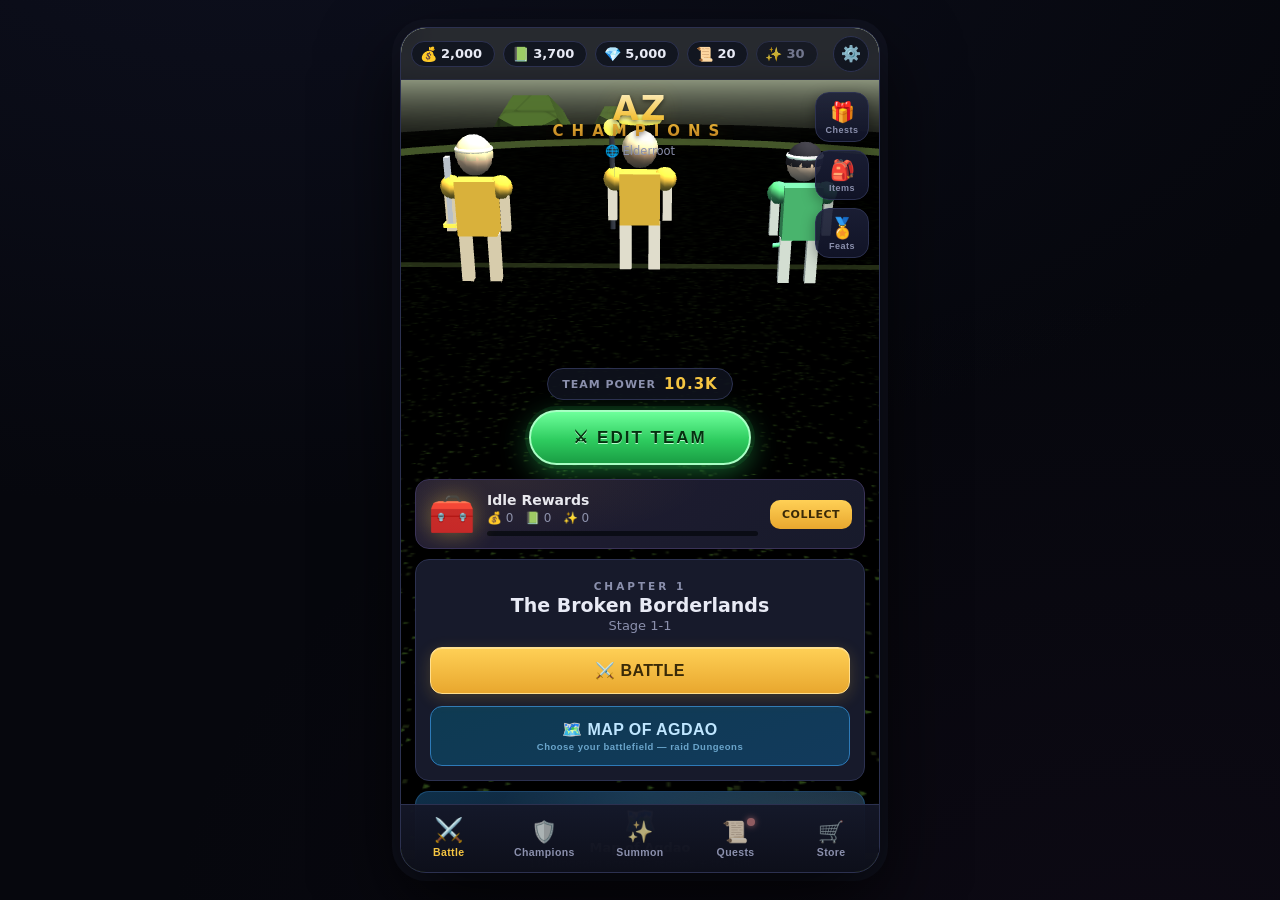
==== index.html @ 90535aef "Remove '3D idle RPG' tagline and descriptions" ====
<!DOCTYPE html>
<html lang="en">
<head>
<meta charset="UTF-8">
<meta name="viewport" content="width=device-width, initial-scale=1.0, maximum-scale=1.0, user-scalable=no, viewport-fit=cover">
<meta name="theme-color" content="#0d0f1a">
<title>AZ Champions by Aljay Leodones</title>
<meta name="description" content="AZ Champions by Aljay Leodones">
<link rel="icon" href="data:image/svg+xml,<svg xmlns='http://www.w3.org/2000/svg' viewBox='0 0 100 100'><text y='.9em' font-size='90'>⚔️</text></svg>">
<!-- BUILD STAMP: 2026-07-03g — DIRECT BOOT: straight into gameplay, no intro, no main menu -->
<!-- ============================================================
     CRITICAL INLINE STYLES — the boot splash must paint instantly,
     before ANY external file (CSS or JS) loads. This is what kills
     the "black screen at start" on slow phones: the very first
     HTML paint already shows the studio splash + loading bar.
     ============================================================ -->
<style>
  html, body { height: 100%; margin: 0; padding: 0; background: #06070d; }
  #boot-splash {
    position: fixed; top: 0; left: 0; right: 0; bottom: 0;
    z-index: 99999;
    background: radial-gradient(circle at 50% 40%, #15182e 0%, #06070d 80%);
    display: flex;
    flex-direction: column;
    align-items: center;
    justify-content: center;
    font-family: 'Segoe UI', system-ui, -apple-system, sans-serif;
    color: #e8eaf5;
    transition: opacity 0.5s ease-out;
    cursor: pointer;
    user-select: none;
    -webkit-tap-highlight-color: transparent;
  }
  #boot-splash.bs-out { opacity: 0; pointer-events: none; }
  
  #boot-splash .bs-inner {
    text-align: center;
    width: 100%;
    max-width: 320px;
    display: flex;
    flex-direction: column;
    align-items: center;
    gap: 16px;
  }
  
  #boot-splash .bs-logo-container {
    position: relative;
    width: 120px;
    height: 120px;
    margin-bottom: 8px;
    display: flex;
    align-items: center;
    justify-content: center;
  }
  
  #boot-splash .bs-logo-bg {
    position: absolute;
    width: 100px;
    height: 100px;
    background: radial-gradient(circle, rgba(245, 197, 66, 0.2) 0%, transparent 70%);
    filter: blur(10px);
  }

  #boot-splash .bs-presenter {
    font-size: 11px;
    font-weight: 800;
    letter-spacing: 4px;
    color: #8b90ad;
    text-transform: uppercase;
  }
  
  #boot-splash .bs-title {
    font-size: 32px;
    font-weight: 900;
    letter-spacing: 6px;
    margin-top: 4px;
    color: #f5c542;
    background: linear-gradient(180deg, #ffffff, #f5c542 60%, #b8791e);
    -webkit-background-clip: text;
    background-clip: text;
    -webkit-text-fill-color: transparent;
    text-shadow: 0 4px 10px rgba(0, 0, 0, 0.5);
  }
  
  #boot-splash .bs-title span {
    color: #fff;
  }

  #boot-splash .bs-track {
    width: 240px;
    height: 6px;
    background: #171a2b;
    border-radius: 3px;
    overflow: hidden;
    margin-top: 15px;
    border: 1px solid rgba(255, 255, 255, 0.05);
  }
  
  #boot-splash .bs-bar {
    height: 100%;
    width: 0%;
    background: linear-gradient(90deg, #f5c542, #ff8c3a);
    box-shadow: 0 0 8px rgba(245, 197, 66, 0.5);
    transition: width 0.1s ease;
  }
  
  #boot-splash .bs-status {
    font-size: 10px;
    font-weight: 700;
    letter-spacing: 2px;
    color: #8b90ad;
    text-transform: uppercase;
    min-height: 14px;
  }
  
  #boot-splash noscript { display: block; margin-top: 18px; color: #ff8f8f; font-size: 13px; }
</style>

<!-- ============================================================
     EARLY BOOT GUARD — registered BEFORE any game script so that a
     parse/load error in ANY later file shows a readable overlay
     instead of a dead black screen. Also provides safeStorage and
     the loading-progress tick used by the splash.
     ============================================================ -->
<script>
(function() {
  /* ---- build id: single source of truth, shown on the Main Menu so a
     stale cached/installed build is identifiable from a screenshot ---- */
  window.AZ_BUILD = '20260703g';

  /* ---- safeStorage: localStorage with in-memory fallback ---- */
  var memStore = {};
  window.safeStorage = {
    getItem: function(key) {
      try { return window.localStorage.getItem(key); }
      catch (e) { return memStore.hasOwnProperty(key) ? memStore[key] : null; }
    },
    setItem: function(key, val) {
      try { window.localStorage.setItem(key, val); }
      catch (e) { memStore[key] = String(val); }
    },
    removeItem: function(key) {
      try { window.localStorage.removeItem(key); }
      catch (e) { delete memStore[key]; }
    },
    clear: function() {
      try { window.localStorage.clear(); }
      catch (e) { for (var k in memStore) delete memStore[k]; }
    }
  };

  /* ---- readable fatal-error overlay (works with zero CSS) ---- */
  window.__bootShowError = function(msg) {
    try {
      if (document.getElementById('boot-error-overlay')) return;
      var el = document.createElement('div');
      el.id = 'boot-error-overlay';
      el.style.cssText = 'position:fixed;top:0;left:0;right:0;bottom:0;z-index:100000;display:-webkit-flex;display:flex;-webkit-align-items:center;align-items:center;-webkit-justify-content:center;justify-content:center;background:rgba(5,6,11,0.97);padding:24px;color:#fff;font-family:sans-serif;';
      el.innerHTML =
        '<div style="max-width:380px;text-align:center;background:#171a2b;border:1px solid #2c3150;border-radius:18px;padding:26px 22px;">' +
        '<div style="font-size:20px;font-weight:900;color:#f5c542;margin-bottom:10px;letter-spacing:2px;">⚠️ AZ CHAMPIONS</div>' +
        '<p style="font-size:14px;color:#e8eaf5;margin-bottom:12px;line-height:1.5;">Something went wrong while starting the game.</p>' +
        '<code style="display:block;background:#0a0c15;color:#ff8f8f;font-size:11.5px;border-radius:8px;padding:10px;margin-bottom:16px;word-break:break-word;white-space:normal;font-family:monospace;text-align:left;max-height:120px;overflow-y:auto;">' + String(msg).slice(0, 300).replace(/</g, '&lt;') + '</code>' +
        '<button style="background:#e8a72e;color:#3a2a08;border:none;border-radius:12px;padding:12px 22px;font-weight:900;font-size:14px;cursor:pointer;letter-spacing:1px;" onclick="location.reload()">↻ RESTART GAME</button>' +
        '</div>';
      (document.body || document.documentElement).appendChild(el);
      var splash = document.getElementById('boot-splash');
      if (splash) splash.style.display = 'none';
    } catch (e) { /* nothing more we can do */ }
  };
  window.__bootReady = false;
  window.addEventListener('error', function(e) {
    if (window.__bootReady) return; /* after boot, main.js owns error UX */
    if (e.target && e.target.src) { window.__bootFail(e.target.src); return; }
    window.__bootShowError(e.message || 'Unknown startup error');
  }, true);
  window.addEventListener('unhandledrejection', function(e) {
    if (window.__bootReady) return;
    window.__bootShowError((e.reason && e.reason.message) || 'Unknown startup error');
  });

  /* ---- splash progress ticks (called after each script parses) ---- */
  var STEPS = 8, step = 0;
  window.__bootTick = function(label) {
    step++;
    try {
      var bar = document.getElementById('bs-bar');
      var st = document.getElementById('bs-status');
      if (bar) bar.style.width = Math.min(100, Math.round(step / STEPS * 100)) + '%';
      if (st) st.textContent = label ? label.toUpperCase() : '';
    } catch (e) {}
  };
  /* ---- script-load failure: self-heal before giving up ----
     A failed script usually means the page came from browser cache
     while the game server restarted (or a Wi-Fi blip). If the server
     answers, ONE automatic fresh reload fixes it without bothering
     the player. Only a genuinely unreachable server shows the error. */
  window.__bootFail = function(src) {
    var msg = 'Could not load ' + src + '. If you started the game with PLAY.cmd, ' +
              'make sure its black window is still open, then press RESTART GAME.';
    var retried = false;
    try { retried = sessionStorage.getItem('az_boot_retry') === '1'; } catch (e) { retried = true; }
    if (!retried && window.fetch && location.protocol !== 'file:') {
      try { sessionStorage.setItem('az_boot_retry', '1'); } catch (e) {}
      fetch(location.pathname || './', { cache: 'no-store' })
        .then(function(r) {
          if (r.ok) { location.reload(); }
          else { window.__bootShowError(msg); }
        })
        .catch(function() { window.__bootShowError(msg); });
      return;
    }
    window.__bootShowError(msg);
  };
})();
</script>

<link rel="stylesheet" href="css/style.css?v=20260703g">
</head>
<body>
  <!-- HTML-first boot splash: paints before any external file loads.
       Tap anywhere to skip once the game is ready. -->
  <div id="boot-splash">
    <div class="bs-inner">
      <div class="bs-logo-container">
        <div class="bs-logo-bg"></div>
        <svg width="110" height="110" viewBox="0 0 120 120">
          <defs>
            <linearGradient id="bsGrad" x1="0%" y1="0%" x2="100%" y2="100%">
              <stop offset="0%" stop-color="#f5c542"/>
              <stop offset="100%" stop-color="#ff8c3a"/>
            </linearGradient>
          </defs>
          <polygon points="60,10 103.3,35 103.3,85 60,110 16.7,85 16.7,35" fill="url(#bsGrad)" opacity="0.3"/>
          <polygon points="60,10 103.3,35 103.3,85 60,110 16.7,85 16.7,35" fill="none" stroke="#f5c542" stroke-width="3" stroke-linejoin="round"/>
          <polygon points="60,30 85.98,75 34.02,75" fill="url(#bsGrad)" opacity="0.95"/>
          <polygon points="60,30 85.98,75 34.02,75" fill="none" stroke="#7cf5ff" stroke-width="2.5" stroke-linejoin="round"/>
        </svg>
      </div>
      <div class="bs-presenter">ALJAY L GAMES</div>
      <div class="bs-title">AZ <span>CHAMPIONS</span></div>
      
      <div class="bs-track">
        <div class="bs-bar" id="bs-bar"></div>
      </div>
      <div class="bs-status" id="bs-status">LOADING GAME...</div>
      <noscript>JavaScript is disabled — AZ Champions needs it to run. Please enable JavaScript and reload.</noscript>
    </div>
  </div>

  <div id="app">
    <div id="game-frame">
      <canvas id="battle-canvas"></canvas>
      <div id="crit-flash" class="crit-screen-flash"></div>
      <div id="radial-blur" class="radial-blur-flash"></div>
      <div id="fx-overlay"></div>
      <div id="screens"></div>
      <header id="topbar"></header>
      <nav id="bottomnav"></nav>
      <div id="toasts"></div>
      <div id="modal-root"></div>
      <div id="summon-cinema"></div>
      <div id="vs-screen"></div>
    </div>
  </div>

  <script src="js/lib/three.min.js?v=20260703g" onerror="__bootFail('js/lib/three.min.js')"></script>
  <script>__bootTick('3D engine');</script>
  <script src="js/data.js?v=20260703g" onerror="__bootFail('js/data.js')"></script>
  <script>__bootTick('Champions & realms');</script>
  <script src="js/state.js?v=20260703g" onerror="__bootFail('js/state.js')"></script>
  <script>__bootTick('Save system');</script>
  <script src="js/audio.js?v=20260703g" onerror="__bootFail('js/audio.js')"></script>
  <script>__bootTick('Audio');</script>
  <script src="js/combat.js?v=20260703g" onerror="__bootFail('js/combat.js')"></script>
  <script>__bootTick('Combat engine');</script>
  <script src="js/battle3d.js?v=20260703g" onerror="__bootFail('js/battle3d.js')"></script>
  <script>__bootTick('Battle renderer');</script>
  <script src="js/store.js?v=20260703g" onerror="__bootFail('js/store.js')"></script>
  <script>__bootTick('Store');</script>
  <script src="js/ui.js?v=20260703g" onerror="__bootFail('js/ui.js')"></script>
  <script>__bootTick('Interface');</script>
  <script src="js/main.js?v=20260703g" onerror="__bootFail('js/main.js')"></script>
</body>
</html>
---- css/style.css ----
/* ============================================================
   AZ CHAMPIONS — Visual Theme
   ============================================================ */
:root {
  --bg: #0d0f1a;
  --panel: #171a2b;
  --panel2: #1e2237;
  --edge: #2c3150;
  --text: #e8eaf5;
  --dim: #8b90ad;
  --gold: #f5c542;
  --gold2: #ffb14d;
  --danger: #ff5e6e;
  --good: #52c97a;
  --blue: #38b6ff;
  --radius: 14px;
}

* { margin: 0; padding: 0; box-sizing: border-box; -webkit-tap-highlight-color: transparent; }
html, body {
  height: 100%;
  width: 100%;
  margin: 0;
  padding: 0;
}
body {
  background: #06070d;
  color: var(--text);
  font-family: 'Segoe UI', system-ui, -apple-system, sans-serif;
  overflow: hidden;
  user-select: none;
  /* mobile: no double-tap zoom, no pull-to-refresh, no rubber-banding */
  touch-action: manipulation;
  overscroll-behavior: none;
}

#app {
  width: 100%;
  height: 100%;
  height: 100dvh;
  display: flex; align-items: center; justify-content: center;
  background:
    radial-gradient(1200px 600px at 20% -10%, #1a1f3d55, transparent),
    radial-gradient(1000px 700px at 90% 110%, #3a1a4222, transparent),
    #06070d;
}
#game-frame {
  position: relative;
  /* plain fallbacks first — old WebViews that don't know min() would
     otherwise collapse the frame to 0×0 (a literal black screen) */
  width: 100%;
  max-width: 480px;
  height: 100%;
  max-height: 960px;
  width: min(100vw, 480px);
  height: min(100vh, 960px);
  background: var(--bg);
  overflow: hidden;
}
@media (min-width: 520px) and (min-height: 700px) {
  #game-frame {
    border-radius: 26px;
    border: 1px solid #2c3150;
    box-shadow: 0 30px 80px #000c, 0 0 0 8px #10121f;
    height: min(94vh, 960px);
  }
}

/* ---------------- canvas & overlay ----------------
   top/left/right/bottom fallbacks first: WebViews older than
   Chrome 87 don't know `inset` and would collapse these layers. */
#battle-canvas {
  position: absolute;
  top: 0; left: 0; right: 0; bottom: 0;
  inset: 0;
  width: 100%; height: 100%;
  display: none;
}
body.canvas-show #battle-canvas { display: block; }
#fx-overlay {
  position: absolute;
  top: 0; left: 0; right: 0; bottom: 0;
  inset: 0;
  pointer-events: none;
  overflow: hidden;
  z-index: 5;
  display: none;
}
body.in-battle #fx-overlay { display: block; }

/* ---------------- top bar ---------------- */
#topbar {
  position: absolute; top: 0; left: 0; right: 0;
  height: 52px;
  height: calc(52px + env(safe-area-inset-top, 0px));
  display: flex; align-items: center; gap: 8px;
  padding: 0 10px;
  padding-top: env(safe-area-inset-top, 0px);
  background: rgba(13, 15, 26, 0.85);
  backdrop-filter: blur(12px);
  -webkit-backdrop-filter: blur(12px);
  border-bottom: 1px solid rgba(44, 49, 80, 0.5);
  z-index: 20;
}
body.in-battle #topbar { display: none; }
.res {
  display: flex; align-items: center; gap: 4px;
  background: #10131fdd;
  border: 1px solid var(--edge);
  border-radius: 999px;
  padding: 4px 12px 4px 8px;
  font-size: 13px; font-weight: 600;
}
.res.dim { opacity: .75; }
.res-ico { font-size: 14px; }
.iconbtn {
  margin-left: auto;
  background: #10131fdd; border: 1px solid var(--edge); color: var(--text);
  width: 36px; height: 36px; border-radius: 50%;
  font-size: 16px; cursor: pointer;
}

/* Mobile topbar responsive sizing */
@media (max-width: 480px) {
  #topbar {
    gap: 4px;
    padding: 0 6px;
  }
  .res {
    padding: 3px 6px 3px 4px;
    font-size: 11px;
    gap: 3px;
  }
  .res-ico {
    font-size: 12px;
  }
  .iconbtn {
    width: 32px;
    height: 32px;
    font-size: 14px;
  }
}

/* ---------------- screens ---------------- */
#screens {
  position: absolute;
  top: 0; left: 0; right: 0; bottom: 0;
  inset: 0;
  z-index: 10;
}
.screen {
  position: absolute;
  top: 0; left: 0; right: 0; bottom: 0;
  inset: 0;
  overflow-y: auto; overflow-x: hidden;
  padding: 60px 14px 92px;
  padding-top: calc(60px + env(safe-area-inset-top, 0px));
  padding-bottom: calc(92px + env(safe-area-inset-bottom, 0px));
  scrollbar-width: thin; scrollbar-color: var(--edge) transparent;
  -webkit-overflow-scrolling: touch;
}
.screen::-webkit-scrollbar { width: 4px; }
.screen::-webkit-scrollbar-thumb { background: var(--edge); border-radius: 2px; }

.screen-home, .screen-herodetail { background: transparent; pointer-events: none; }
.screen-home > *, .screen-herodetail > * { pointer-events: auto; }
.screen-battle { background: transparent; pointer-events: none; padding: 0; overflow: hidden; }
.screen-battle > * { pointer-events: auto; }
.screen-heroes, .screen-summon, .screen-quests, .screen-store, .screen-formation,
.screen-tower, .screen-arena, .screen-settings,
.screen-inventory, .screen-achievements {
  background:
    radial-gradient(600px 300px at 50% -80px, #232a4d66, transparent),
    var(--bg);
}

/* ---------------- bottom nav ---------------- */
#bottomnav {
  position: absolute; bottom: 0; left: 0; right: 0;
  height: 68px;
  height: calc(68px + env(safe-area-inset-bottom, 0px));
  display: flex;
  padding-bottom: env(safe-area-inset-bottom, 0px);
  background: linear-gradient(#141728f2, #0d0f1a);
  border-top: 1px solid var(--edge);
  z-index: 20;
}
body.in-battle #bottomnav { display: none; }
.nav-tab {
  flex: 1;
  background: none; border: none; color: var(--dim);
  display: flex; flex-direction: column; align-items: center; justify-content: center; gap: 2px;
  font-size: 10.5px; font-weight: 600; letter-spacing: .4px;
  cursor: pointer; position: relative;
  transition: color .15s;
}
.nav-tab .nav-ico { font-size: 21px; position: relative; filter: grayscale(.6) brightness(.8); transition: all .15s; }
.nav-tab.active { color: var(--gold); }
.nav-tab.active .nav-ico { filter: none; transform: translateY(-2px) scale(1.12); }
.nbadge {
  position: absolute; top: -2px; right: -6px;
  width: 8px; height: 8px; border-radius: 50%;
  background: var(--danger);
  box-shadow: 0 0 6px var(--danger);
}

/* ---------------- shared bits ---------------- */
.pagehead {
  display: flex; align-items: center; gap: 10px;
  margin-bottom: 12px;
}
.pagehead h2 { font-size: 20px; letter-spacing: .5px; }
.pagehead h2 small { color: var(--dim); font-size: 12px; font-weight: 500; margin-left: 4px; }
.pagehead .count { color: var(--dim); font-size: 13px; font-weight: 500; }
.pagehead.over3d { text-shadow: 0 2px 8px #000; }
.qpoints { margin-left: auto; font-weight: 700; color: var(--gold); }

.backbtn {
  background: #10131fdd; border: 1px solid var(--edge); color: var(--text);
  width: 34px; height: 34px; border-radius: 10px;
  font-size: 18px; cursor: pointer; flex-shrink: 0;
}

.btn {
  background: linear-gradient(#262b47, #1c2038);
  border: 1px solid var(--edge);
  color: var(--text);
  padding: 10px 18px;
  border-radius: 12px;
  font-weight: 700; font-size: 14px; letter-spacing: .4px;
  cursor: pointer;
  display: inline-flex; flex-direction: column; align-items: center; gap: 1px;
  transition: transform .08s, filter .12s;
}
.btn:active { transform: scale(.96); }
.btn small { font-size: 10.5px; font-weight: 600; opacity: .85; }
.btn.big { padding: 13px 26px; font-size: 16px; width: 100%; }
.btn.gold {
  background: linear-gradient(#ffd056, #e8a72e);
  border-color: #ffdf8f; color: #3a2a08;
  box-shadow: 0 4px 16px #f5c54233, inset 0 1px 0 #fff5;
}
.btn.gold small { opacity: .8; }
.btn.disabled { opacity: .45; pointer-events: none; }
.btn.danger { background: linear-gradient(#5c2431, #451a24); border-color: #7e3040; color: #ffb9c2; }
.btn.center-block { display: flex; margin: 12px auto; }
.btn.paypal { background: linear-gradient(#ffc439, #f5b52a); color: #10287a; border-color: #ffe08f; flex-direction: row; gap: 4px; }
.btn.paypal b { color: #003087; } .btn.paypal i { color: #009cde; font-style: italic; }

.mini {
  background: #262b47; border: 1px solid var(--edge); color: var(--text);
  padding: 5px 10px; border-radius: 8px;
  font-size: 11px; font-weight: 700; cursor: pointer;
  display: inline-flex; align-items: center; gap: 4px;
}
.mini.gold { background: linear-gradient(#ffd056, #e8a72e); color: #3a2a08; border-color: #ffdf8f; }
.mini.danger { background: #451a24; border-color: #7e3040; color: #ffb9c2; }
.mini.disabled { opacity: .45; pointer-events: none; }
.mini small { font-size: 9px; opacity: .8; }

.pill {
  background: #10131fcc; border: 1px solid var(--edge); color: var(--dim);
  padding: 6px 12px; border-radius: 999px;
  font-size: 12px; font-weight: 800; cursor: pointer;
}
.pill.on { color: var(--gold); border-color: var(--gold); box-shadow: 0 0 10px #f5c54244; }

.chip {
  display: inline-flex; align-items: center; gap: 3px;
  background: #10131f; border: 1px solid var(--c, var(--edge));
  color: var(--c, var(--text));
  border-radius: 999px; padding: 2px 9px;
  font-size: 11px; font-weight: 700;
}
.chip.dim { color: var(--dim); }
.stars { font-size: 12px; letter-spacing: 1px; text-shadow: 0 0 6px currentColor; }
.dim { color: var(--dim); }
.center { text-align: center; }
.pad { padding: 18px; }
.hint { color: var(--dim); font-size: 12px; line-height: 1.5; margin: 10px 2px; }
.hint a { color: var(--gold); cursor: pointer; text-decoration: underline; }

.tabs { display: flex; gap: 6px; margin-bottom: 12px; }
.tab {
  flex: 1; background: var(--panel); border: 1px solid var(--edge); color: var(--dim);
  padding: 9px; border-radius: 10px; font-weight: 700; font-size: 12.5px; cursor: pointer;
}
.tab.on { color: var(--gold); border-color: var(--gold); background: #211d15; }

.input {
  width: 100%; background: #0a0c15; border: 1px solid var(--edge); color: var(--text);
  border-radius: 10px; padding: 10px 12px; font-size: 14px; margin: 8px 0;
  font-family: inherit; resize: vertical;
}
.input:focus { outline: none; border-color: var(--gold); }

/* ---------------- home ---------------- */
.home-top { text-align: center; }
.logo {
  font-size: 34px; font-weight: 900; letter-spacing: 2px;
  background: linear-gradient(180deg, #fff6d8, var(--gold) 55%, #b8791e);
  -webkit-background-clip: text; background-clip: text; color: transparent;
  text-shadow: 0 4px 24px #f5c54233;
  filter: drop-shadow(0 2px 2px #0008);
}
.logo span { font-size: 15px; letter-spacing: 8px; display: block; margin-top: -6px; }
.logo.small { font-size: 22px; } .logo.small span { font-size: 9px; letter-spacing: 5px; }
.server { color: var(--dim); font-size: 11.5px; margin-top: 4px; }
.badge-founder {
  background: linear-gradient(#ffd056, #e8a72e); color: #3a2a08;
  font-size: 9px; font-weight: 900; letter-spacing: 1px;
  border-radius: 4px; padding: 1px 6px; margin-left: 4px;
}
.diorama-spacer { height: 210px; }
.team-power {
  display: inline-flex; align-items: center; gap: 8px;
  background: #10131fd8; border: 1px solid var(--edge);
  border-radius: 999px; padding: 6px 14px;
  font-size: 11px; letter-spacing: 1px; color: var(--dim); font-weight: 700;
}
.team-power b { color: var(--gold); font-size: 15px; }
.team-power.center { display: flex; justify-content: center; margin: 10px auto; width: fit-content; }

.home-cards { margin-top: 14px; display: flex; flex-direction: column; gap: 10px; }

.idle-chest {
  display: flex; align-items: center; gap: 12px;
  background: linear-gradient(135deg, #221d33, #171a2b);
  border: 1px solid #3a3358;
  border-radius: var(--radius);
  padding: 12px; cursor: pointer;
  position: relative; overflow: hidden;
}
.idle-chest::after {
  content: ''; position: absolute; inset: 0;
  background: radial-gradient(200px 60px at 20% 0%, #f5c54211, transparent);
}
.chest-ico { font-size: 38px; filter: drop-shadow(0 0 12px #f5c54277); animation: chestpulse 2.4s infinite; }
@keyframes chestpulse { 50% { transform: scale(1.07) rotate(-3deg); } }
.chest-info { flex: 1; }
.chest-title { font-weight: 800; font-size: 14px; }
.fullcap { color: var(--gold); font-size: 11px; animation: blink 1.2s infinite; }
@keyframes blink { 50% { opacity: .4; } }
.chest-rates { color: var(--dim); font-size: 12px; margin: 3px 0 6px; }
.chest-bar { height: 5px; background: #0a0c15; border-radius: 3px; overflow: hidden; }
.chest-bar > div { height: 100%; background: linear-gradient(90deg, var(--gold), var(--gold2)); border-radius: 3px; transition: width 1s linear; }
.chest-btn {
  background: linear-gradient(#ffd056, #e8a72e); color: #3a2a08;
  font-size: 11px; font-weight: 900; letter-spacing: .5px;
  padding: 8px 12px; border-radius: 10px;
}

.stage-card {
  background: var(--panel); border: 1px solid var(--edge);
  border-radius: var(--radius); padding: 14px;
  display: flex; flex-direction: column; gap: 12px;
}
.stage-env { text-align: center; padding: 6px 0 2px; }
.stage-ch { font-size: 10.5px; letter-spacing: 3px; color: var(--dim); font-weight: 800; }
.stage-name { font-size: 19px; font-weight: 800; margin: 2px 0; }
.stage-num { font-size: 13px; color: var(--dim); }
.bosstag { color: var(--danger); letter-spacing: 1px; }
.elitetag { color: var(--gold2); letter-spacing: 1px; }

.mode-row { display: flex; gap: 10px; }
.mode-grid {
  display: grid;
  grid-template-columns: repeat(2, 1fr);
  gap: 10px;
}
.mode-card {
  flex: 1; background: var(--panel); border: 1px solid var(--edge);
  border-radius: var(--radius); padding: 14px 10px;
  text-align: center; cursor: pointer;
  transition: border-color .15s;
}
.mode-card:active { border-color: var(--gold); }
.mode-ico { font-size: 26px; }
.mode-name { font-weight: 800; font-size: 13px; margin-top: 4px; }
.mode-sub { color: var(--dim); font-size: 11px; margin-top: 2px; }

/* ---------------- roster / hero cards ---------------- */
.roster-grid {
  display: grid; grid-template-columns: repeat(3, 1fr); gap: 9px;
}
.hero-card {
  position: relative;
  background: var(--panel); border: 1px solid var(--edge);
  border-radius: 12px; overflow: hidden; cursor: pointer;
  aspect-ratio: 5/6.4;
  transition: transform .1s, border-color .15s;
}
.hero-card:active { transform: scale(.96); }
.hero-card img { width: 100%; height: 74%; object-fit: cover; object-position: top; background: radial-gradient(circle at 50% 30%, #2c3150, #171a2b); }
.hero-card .hc-name {
  position: absolute; bottom: 16px; left: 0; right: 0;
  text-align: center; font-size: 11.5px; font-weight: 800;
  text-shadow: 0 1px 3px #000;
}
.hero-card .hc-lv { position: absolute; bottom: 3px; left: 0; right: 0; text-align: center; font-size: 11.5px; color: var(--dim); }
.hero-card .hc-power {
  position: absolute; top: 4px; left: 4px;
  background: #0009; border-radius: 6px; padding: 1px 6px;
  font-size: 11px; font-weight: 800; color: var(--gold);
}
.hero-card .hc-stars { position: absolute; top: 4px; right: 5px; font-size: 9px; }
.hero-card .hc-faction {
  position: absolute; bottom: 34px; right: 5px;
  background: #000a; border: 1px solid var(--c); border-radius: 50%;
  width: 20px; height: 20px; font-size: 11px;
  display: flex; align-items: center; justify-content: center;
}
.hero-card .asc-dot {
  position: absolute; top: 26px; left: 4px;
  color: #3a2a08; background: var(--gold); border-radius: 6px;
  font-size: 9px; font-weight: 900; padding: 1px 5px;
  animation: blink 1.4s infinite;
}
.hero-card.locked img { filter: grayscale(1) brightness(.45); }
.hero-card.locked .hc-name { color: var(--dim); }
.hc-lock { position: absolute; top: 40%; left: 0; right: 0; text-align: center; font-size: 13px; font-weight: 700; }
.hero-card.selected { border-color: var(--gold); box-shadow: 0 0 12px #f5c54255; }
.hc-check {
  position: absolute; top: 4px; right: 4px;
  background: var(--gold); color: #3a2a08;
  width: 18px; height: 18px; border-radius: 50%;
  font-size: 11px; font-weight: 900;
  display: flex; align-items: center; justify-content: center;
}
.hero-card.small { aspect-ratio: 5/6; }

/* Rarity Legend */
.rarity-legend {
  display: flex;
  justify-content: center;
  gap: 16px;
  background: var(--panel2);
  border: 1px solid var(--edge);
  border-radius: 10px;
  padding: 8px 16px;
  margin: 0 10px 14px;
}
.legend-item {
  display: flex;
  align-items: center;
  gap: 6px;
  font-size: 11.5px;
  font-weight: 700;
  text-transform: uppercase;
  letter-spacing: 0.5px;
}
.legend-dot {
  width: 9px;
  height: 9px;
  border-radius: 50%;
  display: inline-block;
}
.legend-item.common { color: #b0b5c0; }
.legend-item.common .legend-dot {
  background: #b0b5c0;
}
.legend-item.uncommon { color: #52c97a; }
.legend-item.uncommon .legend-dot {
  background: #52c97a;
  box-shadow: 0 0 5px #52c97a;
}
.legend-item.rare { color: #5cc2ff; }
.legend-item.rare .legend-dot {
  background: #38b6ff;
  box-shadow: 0 0 6px #38b6ff;
}
.legend-item.elite { color: var(--gold2); }
.legend-item.elite .legend-dot {
  background: var(--gold);
  box-shadow: 0 0 6px var(--gold);
}
.legend-item.epic { color: #d580ff; }
.legend-item.epic .legend-dot {
  background: #b45cff;
  box-shadow: 0 0 6px #b45cff;
}
.legend-item.mystic { color: #00e5ff; }
.legend-item.mystic .legend-dot {
  background: #00e5ff;
  box-shadow: 0 0 8px #00e5ff;
}
.legend-item.ultimate { color: #ff9100; }
.legend-item.ultimate .legend-dot {
  background: #ff9100;
  box-shadow: 0 0 8px #ff9100;
}
.legend-item.legendary { color: #ff3355; }
.legend-item.legendary .legend-dot {
  background: #e60026;
  box-shadow: 0 0 8px #ff3355;
  animation: legend-pulse 1.5s infinite alternate ease-in-out;
}
@keyframes legend-pulse {
  0% { transform: scale(1); box-shadow: 0 0 5px #ff3355; }
  100% { transform: scale(1.25); box-shadow: 0 0 12px #ff3355, 0 0 4px var(--gold); }
}

/* --- Champion Card Rarity Highlights --- */

/* Common Rarity */
.hero-card.common:not(.locked),
.fslot.common,
.scard.common .scard-front {
  border-color: #4a5068;
}

/* Uncommon Rarity */
.hero-card.uncommon:not(.locked),
.fslot.uncommon,
.scard.uncommon .scard-front {
  border-color: #52c97a;
  box-shadow: 0 0 8px rgba(82, 201, 122, 0.3), inset 0 0 4px rgba(82, 201, 122, 0.1);
  animation: uncommon-glow 3.5s infinite alternate ease-in-out;
}

/* Rare Rarity */
.hero-card.rare:not(.locked),
.fslot.rare,
.scard.rare .scard-front {
  border-color: #38b6ff;
  box-shadow: 0 0 10px rgba(56, 182, 255, 0.4), inset 0 0 6px rgba(56, 182, 255, 0.2);
  animation: rare-glow 3s infinite alternate ease-in-out;
}

/* Elite Rarity */
.hero-card.elite:not(.locked),
.fslot.elite,
.scard.elite .scard-front {
  border-color: var(--gold);
  box-shadow: 0 0 12px rgba(245, 197, 66, 0.4), inset 0 0 8px rgba(245, 197, 66, 0.2);
  animation: elite-glow 2.5s infinite alternate ease-in-out;
}

/* Epic Rarity */
.hero-card.epic:not(.locked),
.fslot.epic,
.scard.epic .scard-front {
  border-color: #b45cff;
  box-shadow: 0 0 14px rgba(180, 92, 255, 0.5), inset 0 0 8px rgba(180, 92, 255, 0.25);
  animation: epic-glow 2.4s infinite alternate ease-in-out;
}

/* Mystic Rarity */
.hero-card.mystic:not(.locked),
.fslot.mystic,
.scard.mystic .scard-front {
  border-color: #00e5ff;
  box-shadow: 0 0 16px rgba(0, 229, 255, 0.5), inset 0 0 10px rgba(0, 229, 255, 0.3);
  animation: mystic-glow 2.2s infinite alternate ease-in-out;
}

/* Ultimate Rarity */
.hero-card.ultimate:not(.locked),
.fslot.ultimate,
.scard.ultimate .scard-front {
  border-color: #ff9100;
  box-shadow: 0 0 18px rgba(255, 145, 0, 0.65), inset 0 0 12px rgba(255, 145, 0, 0.35);
  animation: ultimate-glow 2s infinite alternate ease-in-out;
}

/* Legendary Rarity (Crimson Red Flame Pulse) */
.hero-card.legendary:not(.locked),
.fslot.legendary,
.scard.legendary .scard-front {
  border-color: #e60026;
  animation: legendary-flame-pulse 2s infinite ease-in-out;
}

/* Locked Card Rarity Borders (No glow/pulse/sparkles) */
.hero-card.locked.common { border-color: #3b3f4a; }
.hero-card.locked.uncommon { border-color: #24422d; }
.hero-card.locked.rare { border-color: #1a4f6e; }
.hero-card.locked.elite { border-color: #6e561a; }
.hero-card.locked.epic { border-color: #552782; }
.hero-card.locked.mystic { border-color: #00606f; }
.hero-card.locked.ultimate { border-color: #7a3e00; }
.hero-card.locked.legendary { border-color: #6e1a25; }

/* Legendary Sparkles */
.legendary-sparkles {
  position: absolute;
  inset: 0;
  pointer-events: none;
  overflow: hidden;
  z-index: 4;
}
.legendary-sparkles span {
  position: absolute;
  color: #ffe875;
  text-shadow: 0 0 3px #ffd700, 0 0 6px #ff8c00;
  opacity: 0;
  animation: sparkleFloat 2.2s infinite linear;
}

/* Suppress sparkles on locked cards */
.hero-card.locked .legendary-sparkles {
  display: none;
}

.legendary-sparkles span:nth-child(1) { left: 15%; animation-delay: 0s; font-size: 11px; animation-duration: 2s; }
.legendary-sparkles span:nth-child(2) { left: 35%; animation-delay: 0.5s; font-size: 15px; animation-duration: 2.5s; }
.legendary-sparkles span:nth-child(3) { left: 55%; animation-delay: 1.1s; font-size: 9px; animation-duration: 1.8s; }
.legendary-sparkles span:nth-child(4) { left: 75%; animation-delay: 1.6s; font-size: 13px; animation-duration: 2.3s; }
.legendary-sparkles span:nth-child(5) { left: 45%; animation-delay: 0.8s; font-size: 10px; animation-duration: 2.1s; }

/* Rarity Badge Text on Cards */
.hc-rarity-badge {
  position: absolute;
  top: 20px;
  left: 4px;
  background: rgba(6, 7, 13, 0.85);
  padding: 2px 5px;
  border-radius: 4px;
  font-size: 8px;
  font-weight: 900;
  letter-spacing: 0.5px;
  text-transform: uppercase;
  z-index: 5;
}
.common .hc-rarity-badge { color: #b0b5c0; }
.uncommon .hc-rarity-badge { color: #52c97a; text-shadow: 0 0 3px rgba(82, 201, 122, 0.4); }
.rare .hc-rarity-badge { color: #38b6ff; text-shadow: 0 0 4px rgba(56, 182, 255, 0.5); }
.elite .hc-rarity-badge { color: var(--gold); text-shadow: 0 0 4px rgba(245, 197, 66, 0.5); }
.epic .hc-rarity-badge { color: #d580ff; text-shadow: 0 0 4px rgba(213, 128, 255, 0.5); }
.mystic .hc-rarity-badge { color: #00e5ff; text-shadow: 0 0 4px rgba(0, 229, 255, 0.5); }
.ultimate .hc-rarity-badge { color: #ff9100; text-shadow: 0 0 4px rgba(255, 145, 0, 0.5); }
.legendary .hc-rarity-badge { color: #ff3355; text-shadow: 0 0 4px rgba(255, 51, 85, 0.5); }

/* Keyframe Animations */
@keyframes uncommon-glow {
  0% { box-shadow: 0 0 6px rgba(82, 201, 122, 0.2), inset 0 0 3px rgba(82, 201, 122, 0.08); }
  100% { box-shadow: 0 0 12px rgba(82, 201, 122, 0.5), inset 0 0 8px rgba(82, 201, 122, 0.25); }
}

@keyframes rare-glow {
  0% { box-shadow: 0 0 8px rgba(56, 182, 255, 0.3), inset 0 0 4px rgba(56, 182, 255, 0.1); }
  100% { box-shadow: 0 0 18px rgba(56, 182, 255, 0.7), inset 0 0 10px rgba(56, 182, 255, 0.4); }
}

@keyframes elite-glow {
  0% { box-shadow: 0 0 10px rgba(245, 197, 66, 0.3), inset 0 0 6px rgba(245, 197, 66, 0.15); }
  100% { box-shadow: 0 0 22px rgba(245, 197, 66, 0.75), inset 0 0 12px rgba(245, 197, 66, 0.4); }
}

@keyframes epic-glow {
  0% { box-shadow: 0 0 10px rgba(180, 92, 255, 0.35), inset 0 0 6px rgba(180, 92, 255, 0.15); }
  100% { box-shadow: 0 0 22px rgba(180, 92, 255, 0.8), inset 0 0 12px rgba(180, 92, 255, 0.45); }
}

@keyframes mystic-glow {
  0% { box-shadow: 0 0 12px rgba(0, 229, 255, 0.35), inset 0 0 8px rgba(0, 229, 255, 0.2); }
  100% { box-shadow: 0 0 24px rgba(0, 229, 255, 0.85), inset 0 0 14px rgba(0, 229, 255, 0.5); }
}

@keyframes ultimate-glow {
  0% { box-shadow: 0 0 12px rgba(255, 145, 0, 0.4), inset 0 0 8px rgba(255, 145, 0, 0.2); }
  100% { box-shadow: 0 0 26px rgba(255, 145, 0, 0.9), inset 0 0 16px rgba(255, 145, 0, 0.5); }
}

@keyframes legendary-flame-pulse {
  0% {
    box-shadow: 0 0 12px 2px rgba(230, 0, 38, 0.5), 0 0 4px rgba(245, 197, 66, 0.3), inset 0 0 8px rgba(230, 0, 38, 0.3);
    border-color: #d61c3c;
  }
  30% {
    box-shadow: 0 -4px 18px 3px rgba(230, 0, 38, 0.7), 0 0 6px rgba(245, 197, 66, 0.4), inset 0 0 10px rgba(230, 0, 38, 0.4);
    border-color: #ff2244;
  }
  65% {
    box-shadow: 0 -2px 22px 4px rgba(230, 0, 38, 0.85), 0 0 10px 1px rgba(245, 197, 66, 0.6), inset 0 0 14px rgba(230, 0, 38, 0.5);
    border-color: #ff002b;
  }
  100% {
    box-shadow: 0 -6px 26px 5px rgba(230, 0, 38, 0.6), 0 0 8px 1px rgba(245, 197, 66, 0.5), inset 0 0 12px rgba(230, 0, 38, 0.4);
    border-color: #d61c3c;
  }
}

@keyframes sparkleFloat {
  0% {
    transform: translateY(110%) scale(0) rotate(0deg);
    opacity: 0;
  }
  15% {
    opacity: 1;
    transform: translateY(90%) scale(1.2) rotate(45deg);
  }
  85% {
    opacity: 0.8;
  }
  100% {
    transform: translateY(-20%) scale(0.4) rotate(360deg);
    opacity: 0;
  }
}


/* ---------------- formation ---------------- */
.form-slots { display: flex; gap: 8px; margin-bottom: 8px; }
.fslot {
  flex: 1; aspect-ratio: 4/5.2;
  background: var(--panel); border: 1px solid var(--edge);
  border-radius: 10px; overflow: hidden; position: relative; cursor: pointer;
}
.fslot img { width: 100%; height: 78%; object-fit: cover; object-position: top; }
.fslot.empty {
  display: flex; align-items: center; justify-content: center;
  color: var(--dim); font-size: 9px; font-weight: 800; letter-spacing: 1px;
  border-style: dashed;
}
.fslot-name { position: absolute; bottom: 12px; width: 100%; text-align: center; font-size: 9px; font-weight: 800; text-shadow: 0 1px 2px #000; }
.fslot-row { position: absolute; bottom: 1px; width: 100%; text-align: center; font-size: 7.5px; color: var(--gold); letter-spacing: 1px; }
.sticky-cta { position: sticky; bottom: 4px; margin-top: 12px; box-shadow: 0 8px 30px #000a; }

/* ---------------- battle HUD ---------------- */
.battle-top {
  position: absolute; top: 0; left: 0; right: 0;
  display: flex; align-items: center; gap: 8px;
  padding: 12px;
  background: linear-gradient(#0d0f1acc, transparent);
  z-index: 15;
}
.battle-label { flex: 1; font-size: 12.5px; font-weight: 700; text-shadow: 0 1px 3px #000; }
.battle-timer {
  font-size: 15px; font-weight: 900; color: var(--gold);
  background: #0009; border-radius: 8px; padding: 3px 9px;
}
.ult-bar {
  position: absolute; bottom: 0; left: 0; right: 0;
  display: flex; justify-content: center; gap: 10px;
  padding: 12px 12px calc(14px + env(safe-area-inset-bottom));
  background: linear-gradient(transparent, #0d0f1acc);
  z-index: 15;
}
.ult-btn {
  position: relative; width: 60px; height: 60px;
  border-radius: 14px; border: 2px solid var(--edge);
  overflow: hidden; cursor: pointer; padding: 0;
  background: #10131f;
}
.ult-btn img { width: 100%; height: 100%; object-fit: cover; object-position: top; }
.ult-fill {
  position: absolute; top: 0; left: 0; right: 0;
  background: #0d0f1abb; height: 100%;
  transition: height .2s;
}
.ult-ready {
  position: absolute; bottom: 0; left: 0; right: 0;
  background: linear-gradient(#ffd056, #e8a72e); color: #3a2a08;
  font-size: 9px; font-weight: 900; letter-spacing: 1px;
  padding: 2px 0; display: none; text-align: center;
}
.ult-btn.ready { border-color: var(--gold); box-shadow: 0 0 16px #f5c542aa; animation: ultglow 1s infinite; }
@keyframes ultglow { 50% { box-shadow: 0 0 26px #f5c542; } }
.ult-btn.dead { filter: grayscale(1) brightness(.4); pointer-events: none; }

.ult-banner {
  position: absolute; top: 18%; left: 0; right: 0;
  display: flex; justify-content: center;
  z-index: 14; pointer-events: none;
}
.ub-inner {
  display: none;
  background: linear-gradient(90deg, transparent, #0d0f1aee 18%, #0d0f1aee 82%, transparent);
  border-top: 1px solid var(--gold); border-bottom: 1px solid var(--gold);
  padding: 8px 44px; text-align: center;
}
.ub-inner b { display: block; font-size: 13px; color: var(--gold); letter-spacing: 1px; }
.ub-inner span { font-size: 17px; font-weight: 900; letter-spacing: .5px; }
.ub-inner.enemy b { color: var(--danger); }
.ult-banner.play .ub-inner { display: block; animation: ultbanner 1.6s forwards; }
@keyframes ultbanner {
  0% { opacity: 0; transform: scale(1.35); }
  12% { opacity: 1; transform: scale(1); }
  80% { opacity: 1; }
  100% { opacity: 0; transform: translateY(-14px); }
}

/* hp bars over 3D units */
.hpbar {
  position: absolute; top: 0; left: 0;
  width: 58px; height: 7px;
  background: #000b;
  border-radius: 3px;
  border: 1px solid #0008;
  transition: opacity .4s;
  will-change: transform;
}
.hpbar.boss { width: 84px; height: 9px; }
.hpfill {
  position: absolute; inset: 0;
  background: linear-gradient(#7dffa8, #35c96a);
  border-radius: 2px;
  transition: width .18s;
}
.hpbar.enemy .hpfill { background: linear-gradient(#ff8f8f, #e0484f); }
.shieldfill {
  position: absolute; inset: 0;
  background: #b3e5ffcc; border-radius: 2px;
  transition: width .18s;
}
.energyfill {
  position: absolute; bottom: -3px; left: 0; height: 2px;
  background: var(--gold); border-radius: 1px;
  transition: width .18s;
}

/* damage numbers */
.dmgnum {
  position: absolute;
  font-weight: 900; font-size: 15px;
  color: #fff; text-shadow: 0 2px 3px #000, 0 0 8px #0008;
  transform: translate(-50%, -50%);
  animation: dmgfloat 1.05s forwards;
  pointer-events: none;
  z-index: 8;
}
.dmgnum.crit { color: var(--gold); font-size: 21px; animation: critfloat 1.05s forwards; }
.dmgnum.heal { color: #7dffa8; }
.dmgnum.dot { font-size: 12px; opacity: .9; }
.dmgnum.dot.burn { color: #ff9d4d; }
.dmgnum.dot.poison { color: #b46bff; }
.dmgnum.dot.bleed { color: #ff6b6b; }
.dmgnum.dot.vampiric { color: #ff1e5e; text-shadow: 0 0 8px #ff1e5e88; }
.dmgnum.reflect { color: #8fdcff; font-size: 12px; }
.dmgnum.dodge { color: #8fdcff; font-size: 12px; letter-spacing: 1px; }
.dmgnum.shieldtxt { font-size: 13px; }
@keyframes dmgfloat {
  0% { opacity: 0; margin-top: 0; }
  12% { opacity: 1; }
  100% { opacity: 0; margin-top: -46px; margin-left: var(--dx, 0); }
}
@keyframes critfloat {
  0% { opacity: 0; transform: translate(-50%, -50%) scale(1.8); }
  14% { opacity: 1; transform: translate(-50%, -50%) scale(1); }
  100% { opacity: 0; transform: translate(-50%, calc(-50% - 52px)) scale(1); }
}
.dmgnum.shout {
  color: #fff;
  font-size: 16px;
  letter-spacing: 0.5px;
  text-shadow: 0 0 10px #7cf5ff, 0 1px 2px #000;
  animation: shoutfloat 1.1s cubic-bezier(0.18, 0.89, 0.32, 1.28) forwards;
}
.dmgnum.shout.ult-shout {
  color: #ff9d2e;
  font-size: 20px;
  font-style: italic;
  text-shadow: 0 0 12px #ff4d6d, 0 1px 3px #000;
}
@keyframes shoutfloat {
  0% { opacity: 0; transform: translate(-50%, -50%) scale(0.6) rotate(-8deg); }
  15% { opacity: 1; transform: translate(-50%, -50%) scale(1.1) rotate(4deg); }
  35% { transform: translate(-50%, -50%) scale(1.0) rotate(0deg); }
  100% { opacity: 0; transform: translate(-50%, calc(-50% - 58px)) scale(0.9); }
}

/* ---------------- result modal ---------------- */
.result { text-align: center; }
.result-title {
  font-size: 34px; font-weight: 900; letter-spacing: 4px;
  margin-bottom: 8px;
}
.result.win .result-title {
  background: linear-gradient(#fff6d8, var(--gold));
  -webkit-background-clip: text; background-clip: text; color: transparent;
}
.result.lose .result-title { color: var(--danger); }
.result-msg { font-size: 14px; line-height: 1.5; color: var(--text); }
.reward-row {
  display: flex; justify-content: center; gap: 14px; flex-wrap: wrap;
  margin: 14px 0; font-weight: 800; font-size: 15px;
}
.gear-drop {
  background: #10131f; border: 1px solid var(--c, var(--edge));
  border-radius: 10px; padding: 8px 12px; margin: 8px auto;
  font-size: 13px; width: fit-content;
}
.raritytag { font-size: 10px; font-weight: 900; letter-spacing: 1px; margin-left: 4px; color: var(--c, var(--dim)); }
.unlock-banner {
  background: linear-gradient(90deg, #f5c54222, #f5c54211);
  border: 1px solid var(--gold);
  border-radius: 10px; padding: 10px; margin-top: 10px;
  font-size: 13px;
}
.tips { color: var(--dim); font-size: 12px; margin-top: 12px; line-height: 1.5; }

/* ---------------- hero detail ---------------- */
.hero-3d-spacer { height: 240px; }
.hero-panel {
  background: linear-gradient(#171a2bf5, var(--bg) 30px);
  border-top: 1px solid var(--edge);
  border-radius: 20px 20px 0 0;
  margin: 0 -14px -92px;
  padding: 16px 16px 100px;
}
.hero-panel h3 { font-size: 13px; letter-spacing: 2px; color: var(--dim); margin: 18px 0 8px; }
.hero-meta { display: flex; gap: 6px; align-items: center; flex-wrap: wrap; }
.stat-grid {
  display: grid; grid-template-columns: repeat(3, 1fr); gap: 8px;
  margin-top: 12px;
}
.stat-grid > div {
  background: var(--panel); border: 1px solid var(--edge);
  border-radius: 10px; padding: 8px 10px;
}
.stat-grid label { display: block; font-size: 9.5px; letter-spacing: 1px; color: var(--dim); font-weight: 700; }
.stat-grid b { font-size: 15px; }
.stat-grid .pow { color: var(--gold); }
.lvl-row, .asc-row {
  display: flex; align-items: center; justify-content: space-between; gap: 8px;
  background: var(--panel); border: 1px solid var(--edge);
  border-radius: 12px; padding: 10px 12px; margin-top: 10px;
  font-size: 13.5px; flex-wrap: wrap;
}
.capnote { color: var(--gold2); font-size: 12px; font-weight: 700; }

.gear-slots { display: grid; grid-template-columns: 1fr 1fr; gap: 8px; }
.gslot {
  background: var(--panel); border: 1px solid var(--c, var(--edge));
  border-radius: 10px; padding: 9px 10px; cursor: pointer;
  display: flex; align-items: center; gap: 9px;
}
.gslot .g-ico { font-size: 20px; }
.gslot .g-name { font-size: 11.5px; font-weight: 700; flex: 1; }
.gslot .g-stat { font-size: 10.5px; color: var(--c, var(--good)); font-weight: 800; }
.gslot.empty .g-plus { color: var(--dim); font-size: 16px; }

.skill-list { display: flex; flex-direction: column; gap: 8px; }
.skill {
  background: var(--panel); border: 1px solid var(--edge);
  border-radius: 10px; padding: 10px 12px;
}
.skill .sk-type { font-size: 9px; letter-spacing: 2px; font-weight: 900; color: var(--blue); }
.skill .sk-type.pass { color: var(--good); }
.skill .sk-type.ult { color: var(--gold); }
.skill b { font-size: 13.5px; display: block; margin: 2px 0; }
.skill p { font-size: 12px; color: var(--dim); line-height: 1.45; }
.lore { font-size: 12.5px; color: var(--dim); font-style: italic; line-height: 1.6; }

/* gear picker */
.gear-list { max-height: 46vh; overflow-y: auto; display: flex; flex-direction: column; gap: 7px; margin: 10px 0; }
.gear-item {
  display: flex; align-items: center; justify-content: space-between; gap: 8px;
  background: #10131f; border: 1px solid var(--c, var(--edge));
  border-left-width: 4px;
  border-radius: 10px; padding: 8px 10px;
}
.gear-item.mine { background: #1a1e10; }
.gi-main b { font-size: 12.5px; }
.gi-stat { font-size: 11px; color: var(--dim); margin-top: 2px; }
.gi-btns { display: flex; gap: 5px; align-items: center; flex-shrink: 0; flex-wrap: wrap; justify-content: flex-end; }

/* ---------------- summon ---------------- */
.banner {
  background: var(--panel); border: 1px solid var(--edge);
  border-radius: var(--radius); overflow: hidden;
}
.banner-art {
  position: relative; text-align: center;
  padding: 34px 16px 22px;
  background:
    radial-gradient(340px 200px at 50% 110%, #6a3ad855, transparent),
    radial-gradient(240px 140px at 50% -20%, #f5c54233, transparent),
    linear-gradient(#141833, #1a1430);
}
.banner-glow {
  position: absolute; inset: 0;
  background: radial-gradient(120px 120px at 50% 55%, #f5c54222, transparent);
  animation: bglow 3s infinite;
}
@keyframes bglow { 50% { opacity: .4; } }
.banner-title {
  font-size: 24px; font-weight: 900; letter-spacing: 4px;
  background: linear-gradient(#fff6d8, var(--gold));
  -webkit-background-clip: text; background-clip: text; color: transparent;
}
.banner-sub { color: var(--dim); font-size: 12px; margin-top: 6px; }
.pity { margin-top: 10px; font-size: 12.5px; }
.pity b { color: var(--gold); }
.summon-btns { display: flex; gap: 10px; padding: 14px; }
.rates-note {
  margin-top: 12px; background: var(--panel); border: 1px solid var(--edge);
  border-radius: var(--radius); padding: 12px 14px;
}
.rates-note h3 { font-size: 12px; letter-spacing: 2px; color: var(--dim); margin-bottom: 6px; }
.rates-note p { font-size: 12px; color: var(--dim); line-height: 1.55; }

.summon-grid {
  display: grid; gap: 10px; margin: 14px 0;
  grid-template-columns: repeat(5, 1fr);
}
.summon-grid.n1 { grid-template-columns: repeat(1, 120px); justify-content: center; }
.scard { perspective: 500px; animation: scardin .4s backwards; }
@keyframes scardin { from { opacity: 0; transform: translateY(16px); } }
.scard-inner {
  position: relative; aspect-ratio: 5/7;
  transform-style: preserve-3d;
  animation: cardflip .7s forwards;
  animation-delay: inherit;
}
@keyframes cardflip { from { transform: rotateY(180deg); } to { transform: rotateY(0); } }
.scard-back, .scard-front {
  position: absolute; inset: 0; border-radius: 10px;
  backface-visibility: hidden; overflow: hidden;
}
.scard-back {
  transform: rotateY(180deg);
  background: linear-gradient(135deg, #262b47, #171a2b);
  border: 1px solid var(--edge);
  display: flex; align-items: center; justify-content: center;
  font-weight: 900; color: var(--dim); font-size: 14px;
}
.scard-front { background: var(--panel); border: 1px solid var(--edge); }
/* Rarity styling for scard handled by unified rarity styles */
.scard-front img { width: 100%; height: 70%; object-fit: cover; object-position: top; }
.sc-name { font-size: 9px; font-weight: 800; text-align: center; margin-top: 2px; }
.sc-tag { font-size: 7.5px; text-align: center; color: var(--dim); font-weight: 700; letter-spacing: .5px; }
.scard.elite .sc-tag { color: var(--gold); }
.scard.legendary .sc-tag { color: #ff9d2e; font-weight: 800; }

/* ---------------- quests ---------------- */
.chest-track {
  position: relative;
  display: flex; justify-content: space-between;
  background: var(--panel); border: 1px solid var(--edge);
  border-radius: var(--radius); padding: 12px 14px 18px;
  margin-bottom: 12px;
}
.qchest { text-align: center; cursor: pointer; z-index: 1; }
.qc-ico { font-size: 22px; filter: grayscale(.8) brightness(.7); }
.qchest.ready .qc-ico { filter: none; animation: chestpulse 1.6s infinite; }
.qchest.claimed .qc-ico { filter: none; }
.qc-at { font-size: 9.5px; color: var(--dim); font-weight: 700; }
.track-bar {
  position: absolute; left: 24px; right: 24px; bottom: 8px;
  height: 4px; background: #0a0c15; border-radius: 2px;
}
.track-bar > div { height: 100%; background: linear-gradient(90deg, var(--gold), var(--gold2)); border-radius: 2px; max-width: 100%; }
.quest-list { display: flex; flex-direction: column; gap: 8px; }
.quest {
  display: flex; align-items: center; gap: 10px;
  background: var(--panel); border: 1px solid var(--edge);
  border-radius: 12px; padding: 10px 12px;
}
.quest.claimed { opacity: .55; }
.q-info { flex: 1; }
.q-info b { font-size: 13px; }
.q-info p { font-size: 11px; color: var(--dim); margin-top: 2px; }
.q-pts { font-weight: 800; font-size: 12px; color: var(--gold); }
.q-done { color: var(--good); font-weight: 900; font-size: 16px; }
.q-bar { width: 52px; height: 5px; background: #0a0c15; border-radius: 3px; overflow: hidden; }
.q-bar > div { height: 100%; background: var(--blue); }

/* ---------------- store ---------------- */
.store-body h3 { font-size: 12px; letter-spacing: 2px; color: var(--dim); margin: 16px 0 8px; }
.pack {
  display: flex; align-items: center; gap: 12px;
  background: var(--panel); border: 1px solid var(--edge);
  border-radius: var(--radius); padding: 12px;
  margin-bottom: 8px; cursor: pointer;
  transition: border-color .15s;
}
.pack:active { border-color: var(--gold); }
.pack.special { background: linear-gradient(120deg, #2c2413, #171a2b 70%); border-color: #56491f; }
.pack.owned { opacity: .6; cursor: default; }
.pk-ico { font-size: 30px; width: 44px; text-align: center; }
.pk-portrait { width: 54px; height: 62px; object-fit: cover; object-position: top; border-radius: 10px; border: 1px solid var(--edge); }
.pk-info { flex: 1; }
.pk-info b { font-size: 14px; display: block; }
.pk-info p { font-size: 11px; color: var(--dim); margin: 3px 0; line-height: 1.4; }
.pk-price {
  font-weight: 900; font-size: 14px; color: var(--gold);
  background: #10131f; border: 1px solid var(--edge);
  padding: 6px 10px; border-radius: 10px; white-space: nowrap;
}
.dp-grid { display: grid; grid-template-columns: 1fr 1fr; gap: 8px; }
.pack.dpack { flex-direction: column; gap: 4px; text-align: center; margin: 0; }
.dp-bonus { font-size: 10px; color: var(--good); font-weight: 800; }
.savetag {
  background: var(--good); color: #08320f; font-size: 9px; font-weight: 900;
  border-radius: 4px; padding: 1px 5px; margin-left: 6px;
}
.price-line { text-align: center; font-size: 26px; font-weight: 900; color: var(--gold); margin: 12px 0; }
.finehint { font-size: 10.5px; color: var(--dim); text-align: center; margin-top: 10px; line-height: 1.5; }
code { background: #0a0c15; padding: 2px 6px; border-radius: 6px; font-size: 12px; color: var(--gold2); }

/* ---------------- tower ---------------- */
.tower-visual { display: flex; flex-direction: column; gap: 4px; margin-bottom: 12px; }
.tfloor {
  background: var(--panel); border: 1px solid var(--edge);
  border-radius: 8px; padding: 8px 14px;
  display: flex; justify-content: space-between; align-items: center;
  font-size: 12.5px; color: var(--dim);
  transform: scale(.94); opacity: .6;
}
.tfloor.current {
  transform: scale(1); opacity: 1;
  border-color: var(--gold); color: var(--text); font-weight: 800;
  box-shadow: 0 0 14px #f5c54222;
}

/* ---------------- arena ---------------- */
.arena-stats {
  display: flex; gap: 8px; margin-bottom: 12px;
}
.arena-stats > div {
  flex: 1; background: var(--panel); border: 1px solid var(--edge);
  border-radius: 10px; padding: 8px 10px; text-align: center;
}
.arena-stats label { display: block; font-size: 9.5px; letter-spacing: 1px; color: var(--dim); font-weight: 700; }
.arena-stats b { font-size: 15px; }
.opponent-list { display: flex; flex-direction: column; gap: 8px; }
.opponent {
  display: flex; align-items: center; gap: 10px;
  background: var(--panel); border: 1px solid var(--edge);
  border-radius: 12px; padding: 10px 12px;
}
.op-info { flex: 1; }
.op-info b { font-size: 13.5px; }
.op-team { display: flex; gap: 3px; margin: 5px 0; }
.op-team img { width: 30px; height: 34px; object-fit: cover; object-position: top; border-radius: 6px; border: 1px solid var(--edge); }

/* ---------------- settings ---------------- */
.screen-settings h3 { font-size: 12px; letter-spacing: 2px; color: var(--dim); margin: 16px 0 8px; }
.settings-list { display: flex; flex-direction: column; gap: 6px; }
.setting {
  display: flex; align-items: center; justify-content: space-between;
  background: var(--panel); border: 1px solid var(--edge);
  border-radius: 12px; padding: 11px 14px;
  font-size: 13.5px;
}
.setting.danger { border-color: #7e304055; }
.switch {
  width: 44px; height: 24px; border-radius: 12px;
  background: #0a0c15; border: 1px solid var(--edge);
  position: relative; cursor: pointer;
}
.switch::after {
  content: ''; position: absolute; top: 2px; left: 2px;
  width: 18px; height: 18px; border-radius: 50%;
  background: var(--dim); transition: all .18s;
}
.switch.on { background: #2c3150; border-color: var(--gold); }
.switch.on::after { left: 22px; background: var(--gold); }
.credits { text-align: center; margin: 26px 0 10px; }
.credits p { color: var(--dim); font-size: 11.5px; margin-top: 8px; line-height: 1.6; }

/* ---------------- intro ---------------- */
.intro { text-align: center; }
.intro p { font-size: 13px; line-height: 1.6; color: var(--text); margin: 12px 0; text-align: left; }
.intro-heroes { display: flex; gap: 10px; justify-content: center; margin: 14px 0; }
.ih { display: flex; flex-direction: column; align-items: center; gap: 2px; width: 90px; }
.ih img { width: 76px; height: 88px; object-fit: cover; object-position: top; border-radius: 10px; border: 1px solid var(--gold); }
.ih b { font-size: 11.5px; }
.ih span { font-size: 9px; color: var(--dim); }

/* ---------------- toasts & modal ---------------- */
#toasts {
  position: absolute; top: 60px; left: 0; right: 0;
  display: flex; flex-direction: column; align-items: center; gap: 6px;
  z-index: 60; pointer-events: none;
}
.toast {
  background: #10131ff2; border: 1px solid var(--edge);
  border-radius: 999px; padding: 8px 18px;
  font-size: 12.5px; font-weight: 700;
  opacity: 0; transform: translateY(-8px);
  transition: all .3s;
  max-width: 88%;
}
.toast.show { opacity: 1; transform: none; }
.toast.good { border-color: var(--good); }
.toast.bad { border-color: var(--danger); }

#modal-root { position: absolute; inset: 0; z-index: 50; display: none; }
.modal-back {
  position: absolute; inset: 0;
  background: #05060bd8;
  display: flex; align-items: center; justify-content: center;
  animation: fadein .2s;
  padding: 20px;
}
@keyframes fadein { from { opacity: 0; } }
.modal {
  width: 100%; max-width: 400px; max-height: 86%;
  overflow-y: auto;
  background: linear-gradient(#1c2038, #14172a);
  border: 1px solid var(--edge);
  border-radius: 18px;
  padding: 20px;
  animation: popin .25s;
  scrollbar-width: thin;
}
@keyframes popin { from { transform: scale(.92) translateY(10px); opacity: 0; } }
.modal h3 { font-size: 16px; margin-bottom: 8px; }
.modal p { font-size: 13px; line-height: 1.5; margin: 6px 0; }
.modal-btns {
  display: flex; gap: 8px; justify-content: center; margin-top: 16px;
  flex-wrap: wrap;
}

/* ============================================================
   AZ CHAMPIONS — OVERHAULED PC LANDSCAPE & BATTLE THEMES
   ============================================================ */

/* Unified View Mode PC Frame */
body.view-mode-pc #game-frame {
  width: 100vw;
  height: 100vh;
  max-width: none;
  max-height: none;
  border-radius: 0;
  border: none;
  box-shadow: none;
}

/* Unified View Mode Mobile Device Frame */
body.device-mobile #game-frame {
  width: 100vw !important;
  height: 100vh !important;
  height: 100dvh !important;
  max-width: none !important;
  max-height: none !important;
  border-radius: 0 !important;
  border: none !important;
  box-shadow: none !important;
}

/* Prevent nested scrolling on split columns screen wrappers on PC */
body.view-mode-pc .screen-home,
body.view-mode-pc .screen-herodetail,
body.view-mode-pc .screen-formation,
body.view-mode-pc .screen-arena,
body.view-mode-pc .screen-tower {
  overflow: hidden;
}

/* Left Sidebar Layout on PC */
body.view-mode-pc #bottomnav {
  position: absolute;
  left: 0;
  top: 0;
  bottom: 0;
  width: 260px;
  height: 100%;
  display: flex;
  flex-direction: column;
  justify-content: flex-start;
  align-items: stretch;
  background: linear-gradient(180deg, #131627e6, #090a12f2);
  border-right: 1px solid rgba(44, 49, 80, 0.6);
  border-top: none;
  z-index: 25;
  padding: 24px 16px;
  gap: 20px;
  backdrop-filter: blur(14px);
  -webkit-backdrop-filter: blur(14px);
}

/* Sidebar Logo */
body.view-mode-pc .sidebar-logo {
  padding: 8px 8px 16px;
  border-bottom: 1px solid rgba(44, 49, 80, 0.3);
  margin-bottom: 10px;
  text-align: left;
}
body.view-mode-pc .sidebar-logo .logo {
  font-size: 32px;
  text-align: left;
}
body.view-mode-pc .sidebar-logo .logo span {
  text-align: left;
  font-size: 13px;
  letter-spacing: 5px;
  margin-top: -3px;
}

/* Sidebar Navigation List */
body.view-mode-pc .sidebar-menu {
  display: flex;
  flex-direction: column;
  gap: 8px;
  flex: 1;
}

body.view-mode-pc .nav-tab {
  flex: none;
  width: 100%;
  height: 48px;
  flex-direction: row;
  justify-content: flex-start;
  padding: 0 16px;
  gap: 16px;
  border-radius: 10px;
  border: 1px solid transparent;
  color: var(--dim);
  transition: all 0.25s cubic-bezier(0.4, 0, 0.2, 1);
}
body.view-mode-pc .nav-tab:hover {
  background: rgba(255, 255, 255, 0.05);
  color: var(--text);
  transform: translateX(4px);
  border-color: rgba(44, 49, 80, 0.4);
}
body.view-mode-pc .nav-tab.active {
  background: linear-gradient(90deg, rgba(245, 197, 66, 0.15), rgba(245, 197, 66, 0.02));
  border: 1px solid rgba(245, 197, 66, 0.35);
  border-left-width: 4px;
  color: var(--gold);
  box-shadow: 0 4px 15px rgba(245, 197, 66, 0.06);
}
body.view-mode-pc .nav-tab.active .nav-ico {
  filter: none;
  transform: scale(1.1);
}
body.view-mode-pc .nav-tab .nav-label {
  font-size: 14px;
  font-weight: 700;
}

/* Sidebar Footer (Server info) */
body.view-mode-pc .sidebar-footer {
  padding-top: 12px;
  border-top: 1px solid rgba(44, 49, 80, 0.3);
}
body.view-mode-pc .sidebar-footer .server {
  margin: 0;
}

/* Float Resource Topbar */
body.view-mode-pc #topbar {
  left: 260px;
  padding: 0 32px;
  background: linear-gradient(180deg, rgba(13, 15, 26, 0.6), rgba(13, 15, 26, 0));
  backdrop-filter: blur(4px);
  -webkit-backdrop-filter: blur(4px);
  border-bottom: 1px solid rgba(44, 49, 80, 0.15);
  height: 58px;
}

/* Screen Offset on PC */
body.view-mode-pc #screens {
  left: 260px;
  right: 0;
  top: 0;
  bottom: 0;
}
body.view-mode-pc .screen {
  padding: 78px 32px 32px;
  height: 100%;
}

/* Home Screen Layout Overhaul */
body.view-mode-pc .screen-home {
  display: flex;
  flex-direction: row;
  gap: 32px;
  align-items: stretch;
  padding: 78px 32px 32px;
}
body.view-mode-pc .screen-home .home-title {
  display: none; /* Already in sidebar */
}
body.view-mode-pc .screen-home .home-top {
  flex: 1.3;
  display: flex;
  flex-direction: column;
  justify-content: flex-end;
  position: relative;
}
body.view-mode-pc .screen-home .home-top .diorama-spacer {
  height: 0;
  flex-grow: 1;
}

/* Floating Team Power Card */
body.view-mode-pc .screen-home .home-top .team-power {
  position: absolute;
  left: 0;
  bottom: 0;
  background: rgba(23, 26, 43, 0.85);
  border: 1px solid rgba(44, 49, 80, 0.8);
  backdrop-filter: blur(12px);
  -webkit-backdrop-filter: blur(12px);
  border-radius: var(--radius);
  padding: 12px 20px;
  box-shadow: 0 8px 32px rgba(0, 0, 0, 0.4);
  width: auto;
  min-width: 280px;
  display: flex;
  justify-content: space-between;
  align-items: center;
}

/* Premium Card Overhaul on PC */
body.view-mode-pc .screen-home .home-cards {
  flex: 1;
  max-width: 460px;
  margin-top: 0;
  overflow-y: auto;
  padding-right: 8px;
  display: flex;
  flex-direction: column;
  gap: 16px;
  height: 100%;
}

/* Glassmorphic Styles */
body.view-mode-pc .idle-chest,
body.view-mode-pc .stage-card,
body.view-mode-pc .mode-card,
body.view-mode-pc .opponent,
body.view-mode-pc .pack,
body.view-mode-pc .quest,
body.view-mode-pc .tfloor,
body.view-mode-pc .banner {
  background: rgba(23, 26, 43, 0.7);
  border: 1px solid rgba(44, 49, 80, 0.5);
  backdrop-filter: blur(10px);
  -webkit-backdrop-filter: blur(10px);
  box-shadow: 0 6px 20px rgba(0, 0, 0, 0.25);
  transition: all 0.22s cubic-bezier(0.4, 0, 0.2, 1);
}

body.view-mode-pc .idle-chest:hover,
body.view-mode-pc .stage-card:hover,
body.view-mode-pc .mode-card:hover,
body.view-mode-pc .opponent:hover,
body.view-mode-pc .pack:hover,
body.view-mode-pc .quest:hover {
  transform: translateY(-3px) scale(1.01);
  border-color: rgba(245, 197, 66, 0.4);
  box-shadow: 0 12px 36px rgba(0, 0, 0, 0.45), 0 0 15px rgba(245, 197, 66, 0.08);
}

/* Chest Full Gold Pulse */
.idle-chest.full-pulse {
  border-color: var(--gold) !important;
  animation: gold-pulse-border 2s infinite alternate;
}
@keyframes gold-pulse-border {
  0% { box-shadow: 0 6px 20px rgba(0, 0, 0, 0.25), 0 0 5px rgba(245, 197, 66, 0.2); }
  100% { box-shadow: 0 6px 20px rgba(0, 0, 0, 0.25), 0 0 22px rgba(245, 197, 66, 0.6); }
}

/* Large Battle Button shimmer hover */
.btn.big.gold {
  position: relative;
  overflow: hidden;
}
.btn.big.gold::before {
  content: '';
  position: absolute;
  top: 0; left: -100%;
  width: 50%;
  height: 100%;
  background: linear-gradient(90deg, transparent, rgba(255, 255, 255, 0.35), transparent);
  transform: skewX(-25deg);
  transition: left 0.6s ease;
}
.btn.big.gold:hover::before {
  left: 150%;
  transition: left 0.8s ease;
}

/* Back Button Overhaul */
.backbtn.modern-back {
  display: flex;
  align-items: center;
  gap: 8px;
  background: rgba(26, 30, 56, 0.85);
  border: 1px solid var(--edge);
  color: var(--text);
  padding: 8px 16px;
  border-radius: 8px;
  font-weight: 700;
  font-size: 13px;
  letter-spacing: 0.5px;
  cursor: pointer;
  width: fit-content;
  height: 38px;
  transition: all 0.2s cubic-bezier(0.4, 0, 0.2, 1);
  box-shadow: 0 4px 12px rgba(0, 0, 0, 0.2);
}
.backbtn.modern-back:hover {
  background: var(--edge);
  border-color: var(--gold);
  box-shadow: 0 4px 16px rgba(245, 197, 66, 0.25);
  color: var(--gold);
}
.backbtn.modern-back .arrow {
  transition: transform 0.2s ease;
  font-size: 15px;
}
.backbtn.modern-back:hover .arrow {
  transform: translateX(-4px);
}
.backbtn.modern-back:active {
  transform: scale(0.96);
}

/* Hero Detail PC Split */
body.view-mode-pc .screen-herodetail {
  display: flex;
  flex-direction: row;
  gap: 32px;
  align-items: stretch;
  padding: 78px 32px 32px;
  height: 100%;
}
body.view-mode-pc .screen-herodetail .hero-3d-spacer {
  flex: 1.1;
  height: auto;
}
body.view-mode-pc .screen-herodetail .hero-panel {
  flex: 1;
  margin: 0;
  border-top: none;
  border-left: 1px solid rgba(44, 49, 80, 0.5);
  border-radius: var(--radius);
  padding: 24px;
  overflow-y: auto;
  background: rgba(23, 26, 43, 0.8);
  backdrop-filter: blur(12px);
  -webkit-backdrop-filter: blur(12px);
  max-height: 100%;
}

/* Formation PC Overhaul */
body.view-mode-pc .formation-layout {
  display: flex;
  flex-direction: row;
  gap: 32px;
  align-items: stretch;
  height: 100%;
}
body.view-mode-pc .formation-layout .formation-left {
  flex: 1;
  display: flex;
  flex-direction: column;
  justify-content: space-between;
}
body.view-mode-pc .formation-layout .formation-right {
  flex: 1.2;
  overflow-y: auto;
  max-height: calc(100vh - 160px);
  padding-right: 4px;
}
body.view-mode-pc .formation-right .roster-grid {
  grid-template-columns: repeat(4, 1fr);
  gap: 12px;
}

/* Arena PC Overhaul */
body.view-mode-pc .arena-layout {
  display: flex;
  gap: 32px;
  align-items: flex-start;
  height: 100%;
}
body.view-mode-pc .arena-left {
  flex: 1;
}
body.view-mode-pc .arena-right {
  flex: 1.3;
  overflow-y: auto;
  max-height: calc(100vh - 160px);
  padding-right: 4px;
}
body.view-mode-pc .arena-stats {
  flex-direction: column;
  gap: 12px;
}

/* Summon PC Overhaul */
body.view-mode-pc .summon-layout {
  display: flex;
  gap: 32px;
  align-items: flex-start;
  height: 100%;
}
body.view-mode-pc .summon-layout .banner {
  flex: 1.3;
}
body.view-mode-pc .summon-layout .rates-note {
  flex: 1;
  margin-top: 0;
}

/* Quests Grid */
body.view-mode-pc .quest-list {
  display: grid;
  grid-template-columns: 1fr 1fr;
  gap: 16px;
}

/* Store Overhaul */
body.view-mode-pc .store-body {
  display: grid;
  grid-template-columns: 1fr 1fr;
  gap: 16px;
}
body.view-mode-pc .store-body h3 {
  grid-column: 1 / span 2;
  margin-top: 14px;
}
body.view-mode-pc .dp-grid {
  grid-template-columns: repeat(4, 1fr);
  gap: 16px;
  grid-column: 1 / span 2;
}

/* Tower PC Layout */
body.view-mode-pc .screen-tower {
  display: flex;
  flex-direction: row;
  gap: 32px;
  align-items: center;
  justify-content: center;
  height: 100%;
  padding: 78px 32px 32px;
}
body.view-mode-pc .screen-tower .tower-visual {
  flex: 1;
  margin-bottom: 0;
}
body.view-mode-pc .screen-tower .stage-card {
  flex: 1.1;
}

/* Settings PC Grid */
body.view-mode-pc .screen-settings {
  display: grid;
  grid-template-columns: 1fr 1fr;
  gap: 20px;
  padding: 78px 32px 32px;
}
body.view-mode-pc .screen-settings .pagehead {
  grid-column: 1 / span 2;
}
body.view-mode-pc .screen-settings h3 {
  grid-column: 1 / span 2;
  margin-top: 14px;
}
body.view-mode-pc .screen-settings .credits {
  grid-column: 1 / span 2;
}

/* Heroes PC Grid */
body.view-mode-pc .screen-heroes .roster-grid {
  grid-template-columns: repeat(6, 1fr);
  gap: 14px;
}

/* Click Particle Effects (Juice) */
.click-particle {
  position: fixed;
  pointer-events: none;
  width: 8px;
  height: 8px;
  background: var(--gold);
  border-radius: 50%;
  box-shadow: 0 0 10px var(--gold), 0 0 4px var(--gold2);
  z-index: 9999;
  transform: translate(0, 0);
  animation: click-particle-drift 0.55s cubic-bezier(0.1, 0.8, 0.3, 1) forwards;
}
@keyframes click-particle-drift {
  to {
    transform: translate(var(--dx), var(--dy)) scale(0);
    opacity: 0;
  }
}

.click-ring {
  position: fixed;
  pointer-events: none;
  border: 2px solid var(--gold);
  border-radius: 50%;
  width: 8px;
  height: 8px;
  transform: translate(-50%, -50%);
  z-index: 9998;
  box-shadow: 0 0 8px rgba(245, 197, 66, 0.3);
  animation: click-ring-grow 0.38s cubic-bezier(0.1, 0.8, 0.3, 1) forwards;
}
@keyframes click-ring-grow {
  to {
    width: 64px;
    height: 64px;
    opacity: 0;
  }
}

/* Combat Screen Flash (Critical impacts) */
.crit-screen-flash {
  position: absolute;
  inset: 0;
  background: rgba(255, 255, 255, 0.28);
  pointer-events: none;
  z-index: 1000;
  opacity: 0;
}
.crit-screen-flash.flash-active {
  animation: white-flash 0.12s ease-out forwards;
}
@keyframes white-flash {
  0% { opacity: 1; }
  100% { opacity: 0; }
}

/* Bullet-time screen border alert */
.radial-blur-flash {
  position: absolute;
  inset: 0;
  pointer-events: none;
  box-shadow: inset 0 0 100px rgba(255, 215, 0, 0);
  transition: box-shadow 0.12s ease-out;
  z-index: 4;
}
.radial-blur-flash.active {
  box-shadow: inset 0 0 130px rgba(255, 215, 0, 0.35);
}

/* ============================================================
   MAIN MENU — mobile-first (Android build)
   One portrait layout for every device. The 3D champion showcase
   renders on #battle-canvas behind this screen; the gradient keeps
   text readable and still looks right if WebGL is unavailable.
   ============================================================ */
body.mainmenu-active #topbar,
body.mainmenu-active #bottomnav {
  display: none !important;
}

.screen-mainmenu {
  padding: 0;
  overflow: hidden;
  background: linear-gradient(180deg,
    rgba(6, 7, 13, 0.66) 0%,
    rgba(6, 7, 13, 0.18) 30%,
    rgba(6, 7, 13, 0.34) 58%,
    rgba(6, 7, 13, 0.94) 100%);
}

.mm-root {
  position: relative;
  width: 100%;
  height: 100%;
  display: flex;
  flex-direction: column;
  align-items: center;
  padding: calc(30px + env(safe-area-inset-top, 0px)) 22px calc(12px + env(safe-area-inset-bottom, 0px));
}

.mm-head { text-align: center; }
.mm-presents {
  font-size: 10px;
  font-weight: 800;
  letter-spacing: 4px;
  color: var(--dim);
  text-transform: uppercase;
  text-shadow: 0 2px 6px rgba(0, 0, 0, 0.8);
}
.mm-logo {
  margin-top: 6px;
  font-size: 38px;
  font-weight: 900;
  letter-spacing: 3px;
  color: #fff;
  text-shadow: 0 4px 18px rgba(0, 0, 0, 0.85), 0 1px 3px rgba(0, 0, 0, 0.9);
}
.mm-logo span {
  color: #f5c542; /* solid fallback — never invisible if clip fails */
  background: linear-gradient(180deg, #fff6d8, #f5c542 55%, #b8791e);
  -webkit-background-clip: text;
  background-clip: text;
  -webkit-text-fill-color: transparent;
}
.mm-tagline {
  margin-top: 4px;
  font-size: 10.5px;
  font-weight: 800;
  letter-spacing: 5px;
  color: rgba(232, 234, 245, 0.75);
  text-shadow: 0 2px 6px rgba(0, 0, 0, 0.8);
}

/* the 3D champions show through here */
.mm-spacer { flex: 1; min-height: 40px; }

.mm-actions {
  width: 100%;
  max-width: 360px;
  display: flex;
  flex-direction: column;
  gap: 12px;
}

.mm-btn {
  position: relative;
  width: 100%;
  min-height: 56px;
  display: flex;
  flex-direction: column;
  align-items: center;
  justify-content: center;
  gap: 2px;
  padding: 10px 52px;
  background: linear-gradient(180deg, rgba(32, 37, 61, 0.94), rgba(18, 21, 38, 0.94));
  border: 1px solid #3a4066;
  border-radius: 16px;
  color: var(--text);
  font-family: inherit;
  cursor: pointer;
  backdrop-filter: blur(8px);
  -webkit-backdrop-filter: blur(8px);
  box-shadow: 0 8px 24px rgba(0, 0, 0, 0.45);
  transition: transform 0.12s ease, filter 0.12s ease;
  -webkit-tap-highlight-color: transparent;
}
.mm-btn:active { transform: scale(0.97); filter: brightness(1.18); }
.mm-btn-label {
  font-size: 15px;
  font-weight: 900;
  letter-spacing: 2px;
}
.mm-btn-sub {
  font-size: 11px;
  font-weight: 600;
  color: var(--dim);
  max-width: 100%;
  white-space: nowrap;
  overflow: hidden;
  text-overflow: ellipsis;
}

.mm-btn.primary {
  min-height: 64px;
  background: linear-gradient(180deg, #ffd056, #e8a72e);
  border-color: #ffe49a;
  color: #3a2a08;
  box-shadow: 0 10px 30px rgba(245, 197, 66, 0.35);
  animation: mm-breathe 2.4s ease-in-out infinite alternate;
}
.mm-btn.primary .mm-btn-sub { color: #6b4d10; }
@keyframes mm-breathe {
  from { box-shadow: 0 10px 30px rgba(245, 197, 66, 0.28); }
  to   { box-shadow: 0 10px 38px rgba(245, 197, 66, 0.55); }
}

.mm-btn-count {
  position: absolute;
  right: 14px;
  top: 50%;
  transform: translateY(-50%);
  font-size: 10.5px;
  font-weight: 800;
  color: var(--gold);
  background: rgba(245, 197, 66, 0.12);
  border: 1px solid rgba(245, 197, 66, 0.35);
  border-radius: 999px;
  padding: 4px 10px;
  letter-spacing: 1px;
}

.mm-footer {
  margin-top: 14px;
  font-size: 10px;
  font-weight: 600;
  letter-spacing: 1px;
  color: rgba(139, 144, 173, 0.8);
  text-shadow: 0 2px 6px rgba(0, 0, 0, 0.8);
}

/* ---------- SAVE FILES bottom sheet ---------- */
.mm-sheet {
  position: absolute;
  top: 0; left: 0; right: 0; bottom: 0;
  inset: 0;
  z-index: 30;
  pointer-events: none;
}
.mm-sheet-backdrop {
  position: absolute;
  top: 0; left: 0; right: 0; bottom: 0;
  inset: 0;
  background: rgba(4, 5, 10, 0.72);
  opacity: 0;
  transition: opacity 0.25s ease;
}
.mm-sheet-panel {
  position: absolute;
  left: 0; right: 0; bottom: 0;
  max-height: 84%;
  display: flex;
  flex-direction: column;
  background: linear-gradient(180deg, #1c2038, #10131f);
  border: 1px solid var(--edge);
  border-bottom: none;
  border-radius: 24px 24px 0 0;
  padding: 12px 16px calc(16px + env(safe-area-inset-bottom, 0px));
  transform: translateY(105%);
  transition: transform 0.3s cubic-bezier(0.32, 0.72, 0.28, 1);
  box-shadow: 0 -18px 50px rgba(0, 0, 0, 0.6);
}
.mm-sheet-panel::before {
  content: '';
  width: 44px;
  height: 4px;
  border-radius: 2px;
  background: rgba(255, 255, 255, 0.18);
  margin: 0 auto 10px;
  flex-shrink: 0;
}
.mm-sheet.open { pointer-events: auto; }
.mm-sheet.open .mm-sheet-backdrop { opacity: 1; }
.mm-sheet.open .mm-sheet-panel { transform: translateY(0); }
.mm-sheet.instant .mm-sheet-backdrop,
.mm-sheet.instant .mm-sheet-panel { transition: none; }

.mm-sheet-head {
  display: flex;
  align-items: center;
  justify-content: space-between;
  margin-bottom: 12px;
  flex-shrink: 0;
}
.mm-sheet-title {
  font-size: 14px;
  font-weight: 900;
  letter-spacing: 3px;
  color: var(--gold);
}
.mm-sheet-close {
  width: 34px;
  height: 34px;
  border-radius: 50%;
  background: rgba(255, 255, 255, 0.06);
  border: 1px solid var(--edge);
  color: var(--text);
  font-size: 14px;
  cursor: pointer;
  display: flex;
  align-items: center;
  justify-content: center;
}
.mm-sheet-close:active { background: rgba(255, 255, 255, 0.14); }

.mm-slot-list {
  overflow-y: auto;
  display: flex;
  flex-direction: column;
  gap: 10px;
  scrollbar-width: thin;
  scrollbar-color: var(--edge) transparent;
  -webkit-overflow-scrolling: touch;
  padding-bottom: 4px;
}

.mm-slot {
  display: flex;
  align-items: center;
  gap: 12px;
  background: rgba(23, 26, 43, 0.9);
  border: 1px solid var(--edge);
  border-radius: 14px;
  padding: 12px;
  min-height: 64px;
  cursor: pointer;
  -webkit-tap-highlight-color: transparent;
}
.mm-slot.filled { border-left: 3px solid var(--gold); }
.mm-slot.filled:active { background: rgba(30, 34, 55, 0.95); }
.mm-slot.empty {
  border-style: dashed;
  background: rgba(23, 26, 43, 0.45);
}
.mm-slot.empty:active { border-color: var(--gold); }

.mm-slot-num {
  width: 34px;
  height: 34px;
  border-radius: 10px;
  flex-shrink: 0;
  display: flex;
  align-items: center;
  justify-content: center;
  font-size: 14px;
  font-weight: 900;
  color: var(--dim);
  background: rgba(255, 255, 255, 0.06);
  border: 1px solid rgba(255, 255, 255, 0.08);
}
.mm-slot-num.gold {
  color: var(--gold);
  background: rgba(245, 197, 66, 0.1);
  border-color: rgba(245, 197, 66, 0.35);
}

.mm-slot-body {
  flex: 1;
  min-width: 0;
  display: flex;
  flex-direction: column;
  gap: 2px;
}
.mm-slot-name {
  font-size: 14.5px;
  font-weight: 800;
  white-space: nowrap;
  overflow: hidden;
  text-overflow: ellipsis;
}
.mm-slot-name.empty { color: var(--dim); font-weight: 700; }
.mm-slot-meta { font-size: 11px; color: var(--dim); }
.mm-slot-date { font-size: 9.5px; color: var(--dim); opacity: 0.75; }

.mm-slot-btns {
  display: flex;
  flex-direction: column;
  align-items: stretch;
  gap: 6px;
  flex-shrink: 0;
}
.mm-slot-play {
  background: linear-gradient(#ffd056, #e8a72e);
  color: #3a2a08;
  border: none;
  border-radius: 10px;
  padding: 9px 18px;
  font-size: 12px;
  font-weight: 900;
  letter-spacing: 1px;
  cursor: pointer;
}
.mm-slot-play:active { transform: scale(0.95); }
.mm-slot-icons {
  display: flex;
  gap: 6px;
  justify-content: center;
}
.mm-slot-ico {
  flex: 1;
  height: 30px;
  background: rgba(255, 255, 255, 0.06);
  border: 1px solid var(--edge);
  border-radius: 8px;
  font-size: 13px;
  cursor: pointer;
  display: flex;
  align-items: center;
  justify-content: center;
}
.mm-slot-ico:active { background: rgba(255, 255, 255, 0.14); }
.mm-slot-ico.danger { border-color: rgba(255, 94, 110, 0.45); }
.mm-slot-plus {
  font-size: 22px;
  color: var(--dim);
  margin-right: 8px;
  flex-shrink: 0;
}

/* Landscape phones / short screens: keep everything reachable */
@media (orientation: landscape) and (max-height: 520px) {
  .mm-root { padding-top: calc(12px + env(safe-area-inset-top, 0px)); }
  .mm-logo { font-size: 26px; }
  .mm-tagline { display: none; }
  .mm-spacer { min-height: 8px; }
  .mm-actions { flex-direction: row; max-width: 640px; }
  .mm-btn, .mm-btn.primary { min-height: 54px; flex: 1; padding: 8px 14px; }
  .mm-btn-count { position: static; transform: none; margin-top: 2px; }
}

/* Post Battle Reminder modal */
.reminder-modal {
  padding: 8px 4px;
}

.reminder-option-card {
  transition: transform 0.15s ease, border-color 0.15s ease;
}

.reminder-option-card:hover {
  transform: translateY(-2px);
  border-color: var(--gold) !important;
  background: rgba(30, 34, 55, 0.9) !important;
}

.reminder-option-card:active {
  transform: scale(0.98);
}

/* ============================================================
   SUMMON CINEMATIC STYLES
   ============================================================ */
#summon-cinema {
  position: absolute;
  inset: 0;
  z-index: 10000 !important; /* Higher than topbar, nav, and modals */
  display: none;
  background: #08090f;
}
#summon-cinema.show {
  display: block;
}

.sc-stage {
  position: absolute;
  inset: 0;
  display: flex;
  flex-direction: column;
  align-items: center;
  justify-content: center;
  background: radial-gradient(circle at 50% 40%, rgba(35, 27, 60, 0.9) 0%, #06070a 75%);
  overflow: hidden;
  --pc: #7cf5ff;
}

.sc-portal {
  position: absolute;
  top: 35%;
  width: 180px;
  height: 180px;
  display: flex;
  align-items: center;
  justify-content: center;
}

.sc-ring {
  position: absolute;
  border-radius: 50%;
  border: 2px double var(--pc);
  box-shadow: 0 0 15px var(--pc), inset 0 0 15px var(--pc);
  opacity: 0.8;
}
.sc-ring.r1 {
  width: 160px; height: 160px;
  animation: sc-spin 6s linear infinite;
}
.sc-ring.r2 {
  width: 130px; height: 130px;
  border-style: dashed;
  animation: sc-spin-reverse 4s linear infinite;
}
.sc-ring.r3 {
  width: 90px; height: 90px;
  animation: sc-spin 2s linear infinite;
}

.sc-core {
  position: absolute;
  width: 50px;
  height: 50px;
  border-radius: 50%;
  background: #fff;
  box-shadow: 0 0 35px 15px var(--pc);
  animation: sc-pulse 1.5s ease-in-out infinite alternate;
}

.sc-spark {
  position: absolute;
  width: 4px;
  height: 20px;
  background: linear-gradient(to top, var(--pc), transparent);
  transform-origin: center 80px;
  transform: rotate(calc(var(--i) * (360deg / 14))) translateY(-60px);
  animation: sc-spark-fly 1.2s ease-out infinite;
  animation-delay: calc(var(--i) * 0.08s);
}

.sc-title {
  position: absolute;
  top: 15%;
  font-size: 20px;
  font-weight: 900;
  letter-spacing: 5px;
  color: #fff;
  text-shadow: 0 0 10px var(--pc), 0 0 20px var(--pc);
  animation: sc-pulse 1s infinite alternate;
}

.sc-cards {
  position: absolute;
  top: 25%;
  bottom: 15%;
  left: 20px;
  right: 20px;
  display: flex;
  align-items: center;
  justify-content: center;
  flex-wrap: wrap;
  gap: 16px;
  z-index: 10;
  perspective: 1000px;
}

.sc-skip {
  position: absolute;
  bottom: 40px;
  background: rgba(16, 19, 31, 0.8);
  border: 1px solid var(--edge);
  color: var(--dim);
  padding: 8px 24px;
  border-radius: 99px;
  font-weight: 800;
  letter-spacing: 2px;
  cursor: pointer;
  z-index: 20;
  transition: all 0.2s;
}
.sc-skip:hover {
  color: var(--gold);
  border-color: var(--gold);
  background: rgba(33, 29, 21, 0.9);
  box-shadow: 0 0 10px rgba(245, 197, 66, 0.2);
}

/* Card entry animation */
.sc-card {
  width: 100px;
  aspect-ratio: 5/7;
  position: relative;
  transform-style: preserve-3d;
  animation: sc-card-shoot 0.8s cubic-bezier(0.25, 1, 0.5, 1) forwards;
}

.scc-inner {
  position: absolute;
  inset: 0;
  transform-style: preserve-3d;
  animation: sc-card-flip 0.8s ease-out forwards;
  animation-delay: 0.2s;
  width: 100%;
  height: 100%;
}

.scc-back, .scc-front {
  position: absolute;
  inset: 0;
  border-radius: 12px;
  backface-visibility: hidden;
  overflow: hidden;
  box-shadow: 0 8px 20px rgba(0,0,0,0.5);
}

.scc-back {
  background: linear-gradient(135deg, #1d2138, #0e111d);
  border: 2px solid var(--edge);
  display: flex;
  align-items: center;
  justify-content: center;
  font-weight: 900;
  font-size: 20px;
  color: var(--dim);
  letter-spacing: 2px;
  text-shadow: 0 0 8px rgba(255,255,255,0.1);
  transform: rotateY(180deg);
}

.scc-front {
  background: var(--panel);
  border: 2px solid var(--edge);
  display: flex;
  flex-direction: column;
}

.scc-front img {
  width: 100%;
  height: 72%;
  object-fit: cover;
  object-position: top;
}

.scc-name {
  font-size: 9px;
  font-weight: 800;
  text-align: center;
  margin-top: 3px;
  color: #fff;
  padding: 0 2px;
  overflow: hidden;
  text-overflow: ellipsis;
  white-space: nowrap;
}

.scc-rar {
  font-size: 8px;
  text-align: center;
  color: var(--dim);
  font-weight: 700;
  letter-spacing: 0.5px;
  margin-top: 1px;
}

/* Card high-rarity flares & animations */
.sc-card.rare .scc-front { border-color: #3b82f6; }
.sc-card.epic .scc-front { border-color: #a855f7; }
.sc-card.elite .scc-front { border-color: var(--gold); }
.sc-card.legendary .scc-front { border-color: #ff9100; }

.sc-card.high .scc-burst {
  position: absolute;
  inset: -15px;
  border-radius: 20px;
  background: radial-gradient(circle, rgba(255,200,50,0.2) 0%, transparent 70%);
  pointer-events: none;
  animation: sc-burst-pulse 1.5s infinite alternate;
  z-index: -1;
}

/* Stage animations */
.sc-stage.flash::after {
  content: '';
  position: absolute;
  inset: 0;
  background: #fff;
  z-index: 100;
  pointer-events: none;
  animation: sc-white-flash 0.5s ease-out forwards;
}

/* Keyframes */
@keyframes sc-spin {
  from { transform: rotate(0deg); }
  to { transform: rotate(360deg); }
}
@keyframes sc-spin-reverse {
  from { transform: rotate(360deg); }
  to { transform: rotate(0deg); }
}
@keyframes sc-pulse {
  from { transform: scale(0.95); opacity: 0.8; }
  to { transform: scale(1.05); opacity: 1; }
}
@keyframes sc-spark-fly {
  0% { transform: rotate(calc(var(--i) * (360deg / 14))) translateY(-30px); opacity: 1; height: 10px; }
  100% { transform: rotate(calc(var(--i) * (360deg / 14))) translateY(-90px); opacity: 0; height: 25px; }
}
@keyframes sc-card-shoot {
  0% { transform: translate3d(0, 0, -200px) scale(0.1); opacity: 0; }
  100% { transform: translate3d(0, 0, 0) scale(1); opacity: 1; }
}
@keyframes sc-card-flip {
  0% { transform: rotateY(180deg); }
  100% { transform: rotateY(0deg); }
}
@keyframes sc-burst-pulse {
  from { opacity: 0.6; transform: scale(0.95); }
  to { opacity: 1; transform: scale(1.05); }
}
@keyframes sc-white-flash {
  0% { opacity: 1; }
  100% { opacity: 0; }
}


/* ============================================================
   BATTLE VS SCREEN STYLES
   ============================================================ */
#vs-screen {
  position: absolute;
  inset: 0;
  z-index: 999;
  overflow: hidden;
  display: none;
  cursor: pointer;
}
#vs-screen.show {
  display: block;
}

.vs-panel {
  position: absolute;
  top: 0;
  bottom: 0;
  width: 50%;
  display: flex;
  flex-direction: column;
  align-items: center;
  justify-content: center;
  padding: 20px;
  box-sizing: border-box;
}

.vs-left {
  left: 0;
  background: linear-gradient(135deg, #13172c, #090a12);
  border-right: 1px solid rgba(245, 197, 66, 0.15);
  animation: vs-slide-left 0.4s cubic-bezier(0.25, 1, 0.5, 1) forwards;
}

.vs-right {
  right: 0;
  background: linear-gradient(135deg, #1f1430, #0a0711);
  border-left: 1px solid rgba(245, 197, 66, 0.15);
  animation: vs-slide-right 0.4s cubic-bezier(0.25, 1, 0.5, 1) forwards;
}

.vs-sub {
  font-size: 11px;
  font-weight: 800;
  letter-spacing: 2px;
  color: var(--dim);
  margin-bottom: 8px;
}
.vs-left .vs-sub { color: #5ea3ff; }
.vs-right .vs-sub { color: #c07cff; }

.vs-name {
  font-size: 20px;
  font-weight: 900;
  color: #fff;
  letter-spacing: 1px;
  text-align: center;
  text-shadow: 0 2px 4px rgba(0,0,0,0.5);
}

.vs-team {
  display: flex;
  justify-content: center;
  gap: 6px;
  margin: 20px 0;
  flex-wrap: wrap;
  max-width: 180px;
}

.vs-team img {
  width: 44px;
  height: 44px;
  border-radius: 50%;
  border: 1.5px solid var(--edge);
  background: rgba(10, 12, 21, 0.6);
  object-fit: cover;
  box-shadow: 0 4px 8px rgba(0,0,0,0.3);
}

.vs-left .vs-team img { border-color: rgba(94, 163, 255, 0.5); }
.vs-right .vs-team img { border-color: rgba(192, 124, 255, 0.5); }

.vs-power {
  font-size: 18px;
  font-weight: 900;
  color: var(--gold);
  text-shadow: 0 0 10px rgba(245, 197, 66, 0.3);
}

.vs-divider {
  position: absolute;
  top: 0;
  bottom: 0;
  left: 50%;
  width: 2px;
  transform: translateX(-50%);
  background: linear-gradient(to bottom, transparent, rgba(245, 197, 66, 0.8), transparent);
  box-shadow: 0 0 10px rgba(245, 197, 66, 0.5);
  z-index: 2;
  animation: vs-divider-fade 0.5s ease-out;
}

.vs-burst {
  position: absolute;
  top: 50%;
  left: 50%;
  transform: translate(-50%, -50%) scale(1);
  width: 80px;
  height: 80px;
  border-radius: 50%;
  background: linear-gradient(#ffd94d, #e89500);
  border: 4px solid #111422;
  color: #111422;
  font-size: 28px;
  font-weight: 900;
  font-style: italic;
  display: flex;
  align-items: center;
  justify-content: center;
  box-shadow: 0 0 30px rgba(232, 149, 0, 0.6);
  z-index: 3;
  animation: vs-burst-slam 0.4s cubic-bezier(0.175, 0.885, 0.32, 1.275) 0.3s backwards;
}

.vs-skip {
  position: absolute;
  bottom: 24px;
  left: 50%;
  transform: translateX(-50%);
  color: var(--dim);
  font-size: 10px;
  font-weight: 800;
  letter-spacing: 3px;
  animation: vs-blink 1.2s infinite alternate;
  z-index: 5;
}

/* Animations */
@keyframes vs-slide-left {
  from { transform: translateX(-100%); }
  to { transform: translateX(0); }
}
@keyframes vs-slide-right {
  from { transform: translateX(100%); }
  to { transform: translateX(0); }
}
@keyframes vs-divider-fade {
  from { opacity: 0; }
  to { opacity: 1; }
}
@keyframes vs-burst-slam {
  0% { transform: translate(-50%, -50%) scale(4); opacity: 0; }
  100% { transform: translate(-50%, -50%) scale(1); opacity: 1; }
}
@keyframes vs-blink {
  50% { opacity: 0.4; }
}

/* Transition hide state */
#vs-screen.hide .vs-left {
  animation: vs-slide-left-out 0.3s ease-in forwards;
}
#vs-screen.hide .vs-right {
  animation: vs-slide-right-out 0.3s ease-in forwards;
}
#vs-screen.hide .vs-burst {
  animation: vs-burst-out 0.3s ease-in forwards;
}
#vs-screen.hide .vs-divider, #vs-screen.hide .vs-skip {
  opacity: 0;
  transition: opacity 0.2s;
}

@keyframes vs-slide-left-out {
  from { transform: translateX(0); }
  to { transform: translateX(-100%); }
}
@keyframes vs-slide-right-out {
  from { transform: translateX(0); }
  to { transform: translateX(100%); }
}
@keyframes vs-burst-out {
  from { transform: translate(-50%, -50%) scale(1); opacity: 1; }
  to { transform: translate(-50%, -50%) scale(0.2); opacity: 0; }
}

/* Champion Card Copies Badge */
.hero-card .hc-copies {
  position: absolute;
  top: 36px;
  left: 4px;
  background: rgba(13, 16, 28, 0.85);
  border: 1px solid var(--gold);
  color: #ffffff;
  padding: 1px 5px;
  border-radius: 4px;
  font-size: 11px;
  font-weight: 900;
  box-shadow: 0 0 6px rgba(245, 197, 66, 0.4);
  text-shadow: 0 0 3px var(--gold);
  z-index: 5;
}

/* Champions UI Filter Tabs */
.hero-filter-tabs {
  display: flex;
  flex-direction: column;
  gap: 10px;
  margin-bottom: 20px;
  background: rgba(16, 19, 31, 0.6);
  border: 1px solid rgba(44, 49, 80, 0.5);
  border-radius: 12px;
  padding: 12px;
}
.filter-row {
  display: flex;
  align-items: center;
  gap: 8px;
  overflow-x: auto;
  white-space: nowrap;
  scrollbar-width: none; /* Firefox */
}
.filter-row::-webkit-scrollbar {
  display: none; /* Chrome/Safari */
}
.filter-label {
  font-size: 10px;
  font-weight: 900;
  text-transform: uppercase;
  color: var(--dim);
  width: 75px;
  flex-shrink: 0;
  letter-spacing: 1px;
}
.filter-pills {
  display: flex;
  gap: 8px;
}
.filter-pill {
  background: rgba(33, 38, 65, 0.4);
  border: 1px solid rgba(44, 49, 80, 0.6);
  color: var(--dim);
  padding: 4px 12px;
  border-radius: 99px;
  font-size: 11.5px;
  font-weight: 700;
  cursor: pointer;
  transition: all 0.2s;
  user-select: none;
}
.filter-pill:hover {
  color: var(--text);
  border-color: rgba(245, 197, 66, 0.4);
  background: rgba(33, 38, 65, 0.6);
}
.filter-pill.active {
  background: var(--gold);
  border-color: var(--gold);
  color: #0d0f1a;
  font-weight: 800;
  box-shadow: 0 0 10px rgba(245, 197, 66, 0.3);
}

/* ---------------- boot error styles ---------------- */
#boot-error {
  position: fixed;
  inset: 0;
  background: #0d0f1a;
  display: flex;
  align-items: center;
  justify-content: center;
  z-index: 99999;
  color: #fff;
  font-family: 'Segoe UI', system-ui, -apple-system, sans-serif;
  padding: 20px;
  text-align: center;
}
.be-box {
  background: #1c2038;
  border: 1px solid rgba(44, 49, 80, 0.6);
  border-radius: 12px;
  padding: 24px;
  max-width: 400px;
  box-shadow: 0 20px 40px rgba(0,0,0,0.5);
}
.be-title {
  font-size: 20px;
  font-weight: bold;
  color: #ff4a4a;
  margin-bottom: 12px;
}
#boot-error p {
  font-size: 14px;
  color: #a9b6e2;
  margin-bottom: 16px;
  line-height: 1.5;
}
#boot-error code {
  display: block;
  background: #090a12;
  padding: 12px;
  border-radius: 6px;
  font-family: monospace;
  margin: 16px 0;
  text-align: left;
  white-space: pre-wrap;
  word-break: break-all;
  font-size: 12px;
  color: #ff9d9d;
  border: 1px solid rgba(255, 74, 74, 0.2);
}
#boot-error button {
  background: linear-gradient(135deg, #ffd700, #ff8c00);
  border: none;
  color: #0d0f1a;
  padding: 10px 20px;
  border-radius: 6px;
  font-weight: bold;
  cursor: pointer;
  font-size: 13px;
  transition: transform 0.2s;
}
#boot-error button:active {
  transform: scale(0.95);
}

/* ============================================================
   AZ CHAMPIONS — GRAND EXPANSION STYLES
   Boot intro · VS screen · Summon cinematic · Stat bars ·
   Mode screens · Chests · Mobile robustness
   ============================================================ */

/* ---------- mobile viewport robustness ---------- */
@supports (height: 100dvh) {
  #game-frame { height: min(100dvh, 960px); }
  @media (min-width: 520px) and (min-height: 700px) {
    #game-frame { height: min(94dvh, 960px); }
  }
}

/* ---------- boot error overlay (never a black screen again) ---------- */
#boot-error {
  position: fixed; inset: 0; z-index: 10000;
  display: flex; align-items: center; justify-content: center;
  background: radial-gradient(600px 400px at 50% 30%, #232a4d66, transparent), #0d0f1a;
  padding: 24px;
}
#boot-error .be-box {
  max-width: 380px; text-align: center;
  background: #171a2b; border: 1px solid #2c3150; border-radius: 18px;
  padding: 26px 22px;
}
#boot-error .be-title { font-size: 20px; font-weight: 900; letter-spacing: 2px; color: #f5c542; margin-bottom: 10px; }
#boot-error p { color: #e8eaf5; font-size: 14px; line-height: 1.5; margin-bottom: 12px; }
#boot-error code {
  display: block; background: #0a0c15; color: #ff8f8f;
  font-size: 11px; border-radius: 8px; padding: 8px; margin-bottom: 16px;
  word-break: break-word; white-space: normal;
}
#boot-error button {
  background: linear-gradient(#ffd056, #e8a72e); color: #3a2a08;
  border: none; border-radius: 12px; padding: 12px 22px;
  font-weight: 900; font-size: 14px; letter-spacing: 1px; cursor: pointer;
}

/* ---------- ALJAY L GAMES boot intro ---------- */
#boot-intro {
  position: fixed; inset: 0; z-index: 99999;
  background: #06070d;
  display: flex; align-items: center; justify-content: center;
  transition: opacity .45s;
}
#boot-intro.bi-out { opacity: 0; pointer-events: none; }
#boot-intro .bi-inner { text-align: center; }
#boot-intro .bi-hex {
  stroke-dasharray: 300; stroke-dashoffset: 300;
  animation: bi-draw 1.2s ease forwards;
}
#boot-intro .bi-tri {
  stroke-dasharray: 150; stroke-dashoffset: 150;
  animation: bi-draw 1.2s ease .4s forwards;
}
@keyframes bi-draw { to { stroke-dashoffset: 0; } }
#boot-intro .bi-hex-fill { opacity: 0; animation: bi-fill-hex 0.6s ease 1.6s forwards; }
#boot-intro .bi-tri-fill { opacity: 0; animation: bi-fill-tri 0.6s ease 1.7s forwards; }
@keyframes bi-fill-hex { to { opacity: .3; } }
@keyframes bi-fill-tri { to { opacity: 1; } }
#boot-intro .bi-name {
  margin-top: 20px;
  font-size: 26px; font-weight: 900; letter-spacing: 6px;
  background: linear-gradient(180deg, #fff6d8, #f5c542 55%, #b8791e);
  -webkit-background-clip: text; background-clip: text; color: transparent;
  opacity: 0; animation: bi-name-in .5s ease 2.0s forwards;
}
#boot-intro .bi-sub {
  margin-top: 6px; color: #8b90ad; font-size: 12px; letter-spacing: 4px; font-style: italic;
  opacity: 0; animation: bi-name-in .5s ease 2.4s forwards;
}
@keyframes bi-name-in { from { opacity: 0; transform: translateY(10px); } to { opacity: 1; transform: none; } }
#boot-intro .bi-skip {
  position: absolute; bottom: max(20px, env(safe-area-inset-bottom));
  left: 0; right: 0; text-align: center;
  color: #8b90ad55; font-size: 10px; letter-spacing: 2px; font-weight: 700;
  animation: blink 2s infinite;
}

/* ---------- animated stat bars (hero detail) ---------- */
.stat-bars {
  display: flex; flex-direction: column; gap: 9px;
  background: var(--panel); border: 1px solid var(--edge);
  border-radius: 12px; padding: 13px 14px; margin-top: 12px;
}
.sbar { --sc: #f5c542; }
.sbar-top { display: flex; justify-content: space-between; align-items: baseline; margin-bottom: 4px; }
.sbar-label { font-size: 10px; letter-spacing: 2px; font-weight: 800; color: var(--dim); }
.sbar-num { font-size: 14px; font-weight: 900; color: var(--sc); text-shadow: 0 0 10px var(--sc); }
.sbar-track {
  height: 10px; border-radius: 6px; overflow: hidden;
  background: #0a0c15; border: 1px solid #ffffff0d;
}
.sbar-fill {
  width: 0; height: 100%; border-radius: 6px;
  background: linear-gradient(90deg, var(--sc), var(--sc));
  opacity: 0.92;
  box-shadow: 0 0 12px var(--sc);
  transition: width .9s cubic-bezier(.2,.8,.25,1);
  transition-delay: var(--sd, 0s);
}

/* ---------- home mode grid ---------- */
.mode-grid { display: grid; grid-template-columns: 1fr 1fr; gap: 10px; }
.mode-grid .mode-card { position: relative; overflow: hidden; }
.mode-grid .mode-card::after {
  content: ''; position: absolute; inset: 0; pointer-events: none;
  background: radial-gradient(140px 60px at 50% 0%, var(--mg, transparent), transparent);
  opacity: .5;
}
.mode-card.m-tower { --mg: #38b6ff33; }
.mode-card.m-arena { --mg: #f5c54233; }
.mode-card.m-bossrush { --mg: #ff5e7e33; border-color: #ff5e7e44; }
.mode-card.m-trials { --mg: #b45cff33; border-color: #b45cff44; }
.mode-card.m-abyss { --mg: #8a4af833; border-color: #6a5af844; }
.mode-card.m-tournament { --mg: #ffd94d33; border-color: #f5c54255; }

/* ---------- mode hero banners ---------- */
.mode-hero {
  position: relative; overflow: hidden; text-align: center;
  background: var(--panel); border: 1px solid var(--edge);
  border-radius: var(--radius); padding: 24px 16px 20px;
  margin-bottom: 12px;
}
.mode-hero .mh-title {
  font-size: 20px; font-weight: 900; letter-spacing: 3px;
  background: linear-gradient(#fff6d8, var(--gold));
  -webkit-background-clip: text; background-clip: text; color: transparent;
}
.mode-hero .mh-sub { color: var(--dim); font-size: 12px; margin-top: 6px; line-height: 1.5; }
.br-hero { background: linear-gradient(160deg, #2a1218, #171a2b 70%); border-color: #ff5e7e44; }
.br-hero .mh-title { background: linear-gradient(#ffd6dd, #ff5e7e); -webkit-background-clip: text; background-clip: text; }
.br-track { display: flex; align-items: center; justify-content: center; gap: 4px; margin-top: 16px; flex-wrap: wrap; }
.br-skull {
  display: flex; flex-direction: column; align-items: center; gap: 2px;
  font-size: 24px; filter: grayscale(.7) brightness(.7);
}
.br-skull span { font-size: 9px; font-weight: 800; color: var(--dim); }
.br-skull.done { filter: none; }
.br-skull.next { filter: none; animation: chestpulse 1.4s infinite; }
.br-skull.next span { color: var(--gold); }
.br-link { width: 18px; height: 2px; background: #ff5e7e44; border-radius: 1px; }
.trials-hero { border-color: var(--fc, #b45cff); background: linear-gradient(160deg, #221a33, #171a2b 75%); }
.trials-counter {
  margin-top: 12px; display: inline-block;
  background: #10131fd8; border: 1px solid var(--edge);
  border-radius: 999px; padding: 7px 16px; font-size: 12px;
}
.trial-tiers { display: flex; flex-direction: column; gap: 7px; }
.trial-tier {
  display: flex; align-items: center; justify-content: space-between; gap: 10px;
  background: var(--panel); border: 1px solid var(--edge);
  border-radius: 12px; padding: 11px 14px;
}
.trial-tier.next { border-color: var(--fc, var(--gold)); box-shadow: 0 0 14px #f5c54233; }
.trial-tier.cleared { opacity: .55; }
.trial-tier.locked { opacity: .45; }
.trial-tier.boss .tt-num { color: var(--danger); }
.tt-num { font-weight: 900; font-size: 13px; letter-spacing: 1px; }
.tt-rw { font-size: 11px; }
.abyss-hero { background: radial-gradient(300px 170px at 50% 120%, #2a1048, #0d0a18 80%); border-color: #6a5af844; }
.abyss-hero .mh-title { background: linear-gradient(#d8ccff, #8a6af8); -webkit-background-clip: text; background-clip: text; }
.abyss-rings { position: absolute; inset: 0; pointer-events: none; }
.abyss-rings span {
  position: absolute; left: 50%; top: 60%;
  border: 1px solid #8a6af833; border-radius: 50%;
  transform: translate(-50%, -50%);
  animation: abyss-ring 4s ease-out infinite;
}
.abyss-rings span:nth-child(1) { width: 90px; height: 36px; animation-delay: 0s; }
.abyss-rings span:nth-child(2) { width: 180px; height: 70px; animation-delay: 1.3s; }
.abyss-rings span:nth-child(3) { width: 280px; height: 110px; animation-delay: 2.6s; }
@keyframes abyss-ring { 0% { opacity: 0; } 30% { opacity: 1; } 100% { opacity: 0; transform: translate(-50%, -50%) scale(1.5); } }
.abyss-depth {
  margin-top: 14px; font-size: 15px; letter-spacing: 3px; font-weight: 800; color: #cbb8ff;
}
.abyss-depth b { font-size: 24px; color: #fff; text-shadow: 0 0 16px #8a6af8; }
.abyss-mods { display: flex; flex-direction: column; gap: 7px; margin-bottom: 10px; }
.abyss-mod {
  display: flex; gap: 12px; align-items: center;
  background: #1a1226; border: 1px solid #6a5af844;
  border-radius: 12px; padding: 9px 14px;
}
.abyss-mod span { font-size: 22px; }
.abyss-mod b { font-size: 12.5px; color: #cbb8ff; }
.abyss-mod p { font-size: 11px; color: var(--dim); margin-top: 1px; }
.tour-hero { background: linear-gradient(160deg, #2a2210, #171a2b 70%); border-color: #f5c54244; }
.tour-titles { margin-top: 10px; font-size: 12.5px; font-weight: 800; color: var(--gold); }
.tour-bracket { display: flex; flex-direction: column; align-items: stretch; gap: 2px; margin-bottom: 12px; }
.tour-round {
  background: var(--panel); border: 1px solid var(--edge);
  border-radius: 12px; padding: 11px 14px;
  display: flex; align-items: center; justify-content: space-between; gap: 10px; flex-wrap: wrap;
}
.tour-round.won { border-color: var(--good); opacity: .75; }
.tour-round.next { border-color: var(--gold); box-shadow: 0 0 16px #f5c54233; }
.tour-round.future { opacity: .5; }
.tour-link { text-align: center; color: var(--dim); font-size: 10px; }
.tr-name { font-weight: 900; font-size: 12px; letter-spacing: 2px; color: var(--gold2); }
.tr-vs { font-size: 12.5px; flex: 1; text-align: center; }
.tr-rw { font-size: 11px; }

/* ---------- tower overhaul ---------- */
.tower-layout { display: flex; flex-direction: column; gap: 12px; }
.tower-hero {
  position: relative; overflow: hidden; border-radius: var(--radius);
  border: 1px solid #38b6ff44; min-height: 150px;
  display: flex; align-items: center; justify-content: center;
}
.tower-sky {
  position: absolute; inset: 0;
  background: linear-gradient(180deg, #0a1230, #1a2a5a 55%, #3a4a8a);
}
.tower-stars { position: absolute; inset: 0;
  background-image: radial-gradient(1.5px 1.5px at 20% 25%, #fff, transparent),
    radial-gradient(1px 1px at 65% 15%, #fff9, transparent),
    radial-gradient(1.5px 1.5px at 80% 45%, #fffc, transparent),
    radial-gradient(1px 1px at 35% 60%, #fff8, transparent),
    radial-gradient(1.5px 1.5px at 50% 30%, #ffce, transparent),
    radial-gradient(1px 1px at 10% 50%, #fff8, transparent);
  animation: tower-twinkle 3s ease-in-out infinite alternate;
}
@keyframes tower-twinkle { to { opacity: .5; } }
.tower-hero-inner { position: relative; text-align: center; padding: 20px; }
.th-glyph { font-size: 34px; filter: drop-shadow(0 6px 16px #38b6ff88); }
.th-title { font-size: 13px; letter-spacing: 5px; font-weight: 900; color: #a5d8ff; margin-top: 4px; }
.th-floor { font-size: 15px; letter-spacing: 3px; color: var(--dim); font-weight: 800; margin-top: 6px; }
.th-floor b { font-size: 26px; color: #fff; text-shadow: 0 0 18px #38b6ff; }
.th-boss-note { margin-top: 8px; font-size: 11px; color: var(--dim); }
.tower-stats-row { display: flex; gap: 8px; }
.tower-stats-row > div {
  flex: 1; background: var(--panel); border: 1px solid var(--edge);
  border-radius: 10px; padding: 8px 10px; text-align: center;
}
.tower-stats-row label { display: block; font-size: 9px; letter-spacing: 1.5px; color: var(--dim); font-weight: 800; }
.tower-stats-row b { font-size: 15px; }
.tower-shaft { display: flex; flex-direction: column-reverse; gap: 5px; }
.tower-shaft .tfloor {
  display: flex; justify-content: space-between; align-items: center;
  background: var(--panel); border: 1px solid var(--edge);
  border-radius: 9px; padding: 9px 14px;
  font-size: 12.5px; color: var(--dim);
  transform: none; opacity: 1;
}
.tower-shaft .tfloor.cleared { opacity: .5; }
.tower-shaft .tfloor.cleared .tf-check { color: var(--good); font-weight: 900; }
.tower-shaft .tfloor.current {
  border-color: var(--gold); color: var(--text); font-weight: 800;
  box-shadow: 0 0 16px #f5c54233;
  transform: scale(1.02);
}
.tower-shaft .tfloor.current .tf-you { color: var(--gold); font-size: 10px; letter-spacing: 1px; animation: blink 1.4s infinite; }
.tower-shaft .tfloor.future { opacity: .75; }
.tower-shaft .tfloor.boss { border-left: 3px solid var(--danger); }
.tower-cta .tower-rewards { margin: 2px 0 4px; }

/* ---------- arena overhaul ---------- */
.rank-card {
  display: flex; align-items: center; gap: 14px;
  background: linear-gradient(135deg, #221d33, var(--panel) 70%);
  border: 1px solid var(--rc, #f5c542);
  border-radius: var(--radius); padding: 14px;
  margin-bottom: 10px;
}
.rank-medal { font-size: 40px; filter: drop-shadow(0 4px 14px var(--rc, #f5c542)); }
.rank-info { flex: 1; }
.rank-name { font-size: 13px; font-weight: 900; letter-spacing: 2px; }
.rank-rating { font-size: 20px; font-weight: 900; margin: 2px 0 6px; }
.rank-bar { height: 6px; background: #0a0c15; border-radius: 3px; overflow: hidden; }
.rank-bar > div { height: 100%; border-radius: 3px; transition: width .6s; }
.rank-next { font-size: 10.5px; margin-top: 4px; }
.op-diff { font-size: 9px; font-weight: 900; letter-spacing: 1px; padding: 1px 7px; border-radius: 4px; margin-left: 6px; }
.opponent.diff-easy .op-diff { background: #143a1f; color: #7dffa8; }
.opponent.diff-fair .op-diff { background: #3a3214; color: #ffe9a0; }
.opponent.diff-hard .op-diff { background: #3a141c; color: #ff8f9f; }
.opponent.diff-hard { border-color: #7e304066; }

/* ---------- chest store ---------- */
.chest-grid { display: grid; grid-template-columns: 1fr 1fr; gap: 9px; }
.chest-card {
  position: relative; text-align: center;
  background: linear-gradient(160deg, #221d33, var(--panel) 75%);
  border: 1px solid var(--cc, #f5c542);
  border-radius: var(--radius); padding: 14px 10px 12px;
  overflow: hidden;
}
.chest-card.boss { border-color: #ff5e7e; }
.chest-glyph { font-size: 36px; filter: drop-shadow(0 4px 12px var(--cc, #f5c542)); animation: chestpulse 2.6s infinite; }
.chest-name { font-size: 13px; font-weight: 900; letter-spacing: .5px; margin-top: 6px; }
.chest-desc { font-size: 10.5px; color: var(--dim); line-height: 1.45; margin: 6px 0 10px; min-height: 30px; }
.chest-btns { display: flex; flex-direction: column; gap: 6px; }
.chest-btns .btn { padding: 8px 10px; font-size: 12px; }
.chest-owned {
  position: absolute; top: 8px; right: 8px;
  background: var(--gold); color: #3a2a08;
  font-size: 10px; font-weight: 900; border-radius: 999px; padding: 2px 8px;
  animation: blink 2s infinite;
  z-index: 2;
}
.tab-badge { position: static; display: inline-block; margin-left: 4px; }

/* ---------- chest reveal ---------- */
.chest-reveal { text-align: center; position: relative; }
.cr-chest {
  font-size: 60px; display: inline-block;
  animation: cr-shake .8s ease-in-out, cr-pop .35s ease .8s;
  filter: drop-shadow(0 6px 20px var(--cc, #f5c542));
}
@keyframes cr-shake {
  0%, 100% { transform: rotate(0); }
  20% { transform: rotate(-8deg) scale(1.02); }
  40% { transform: rotate(8deg) scale(1.05); }
  60% { transform: rotate(-6deg) scale(1.08); }
  80% { transform: rotate(6deg) scale(1.1); }
}
@keyframes cr-pop { 50% { transform: scale(1.3); } }
.cr-burst {
  position: absolute; top: 30px; left: 50%; width: 10px; height: 10px;
  transform: translateX(-50%);
  border-radius: 50%; pointer-events: none;
  background: radial-gradient(circle, #fff, transparent 70%);
  animation: cr-burst .5s ease-out .85s backwards forwards;
  opacity: 0;
}
@keyframes cr-burst { 0% { opacity: 1; transform: translateX(-50%) scale(1); } 100% { opacity: 0; transform: translateX(-50%) scale(22); } }
.cr-loot { display: flex; flex-wrap: wrap; justify-content: center; gap: 8px; margin: 14px 0 4px; }
.cr-item {
  background: #10131f; border: 1px solid var(--edge);
  border-radius: 12px; padding: 10px 12px; min-width: 86px;
  animation: cr-item-in .4s cubic-bezier(.2,1.2,.3,1) backwards;
  animation-delay: var(--d, 1s);
}
@keyframes cr-item-in { from { opacity: 0; transform: translateY(14px) scale(.6); } }
.cr-item .cri-glyph { font-size: 24px; }
.cr-item .cri-label { font-size: 11px; font-weight: 800; margin-top: 3px; }
.cr-item .cri-amt { font-size: 10px; color: var(--dim); font-weight: 700; margin-top: 1px; }
.cr-item.jackpot { border-color: var(--gold); box-shadow: 0 0 16px #f5c54244; }
.cr-item.jackpot .cri-amt { color: var(--gold); }
.cr-item.exclusive { border-color: #ff4d6d; box-shadow: 0 0 16px #ff4d6d55; }
.cr-item.mythic { border-color: #ff9d2e; }
.cr-item.epic { border-color: #b45cff; }

/* ---------- new screens: backgrounds ---------- */
.screen-bossrush, .screen-trials, .screen-abyss, .screen-tournament {
  background:
    radial-gradient(600px 300px at 50% -80px, #232a4d66, transparent),
    var(--bg);
}
.screen-abyss {
  background:
    radial-gradient(600px 380px at 50% 115%, #2a104866, transparent),
    radial-gradient(600px 300px at 50% -80px, #232a4d66, transparent),
    var(--bg);
}

/* ---------- PC layout for new/overhauled screens ---------- */
body.view-mode-pc .screen-bossrush,
body.view-mode-pc .screen-trials,
body.view-mode-pc .screen-abyss,
body.view-mode-pc .screen-tournament {
  padding-left: max(32px, calc((100% - 860px) / 2));
  padding-right: max(32px, calc((100% - 860px) / 2));
}
body.view-mode-pc .tower-layout {
  flex-direction: row; gap: 24px; align-items: flex-start;
  max-width: 1100px; margin: 0 auto;
}
body.view-mode-pc .tower-left { flex: 1.2; }
body.view-mode-pc .tower-right { flex: 1; max-height: calc(100vh - 140px); overflow-y: auto; padding-right: 6px; }
body.view-mode-pc .chest-grid { grid-template-columns: repeat(3, 1fr); }
body.view-mode-pc .mode-grid { grid-template-columns: 1fr 1fr; }
body.view-mode-pc .screen-tower { overflow-y: auto; }

/* small screens: keep chest grid readable */
@media (max-width: 380px) {
  .chest-grid { grid-template-columns: 1fr; }
}

/* ============================================================
   GRAND OVERHAUL STYLES — EDIT TEAM · HUD quick bar · Chest
   Manager · Bulk reveal · Inventory · Relic Forge · Achievements ·
   Login streak · Sweep · Formation presets
   ============================================================ */

/* ---- BIG GREEN EDIT TEAM (center of the active team display) ---- */
.btn-edit-team {
  display: block;
  margin: 10px auto 0;
  background: linear-gradient(180deg, #6dff9b, #2ecc5f 55%, #1a9e44);
  color: #04310f;
  border: 2px solid #a8ffc4;
  border-radius: 999px;
  padding: 15px 42px;
  font-size: 17px;
  font-weight: 900;
  letter-spacing: 2px;
  cursor: pointer;
  box-shadow: 0 8px 28px rgba(46, 204, 95, 0.45), 0 0 0 4px rgba(46, 204, 95, 0.12);
  animation: editteam-pulse 2.2s ease-in-out infinite;
  text-shadow: 0 1px 0 #b8ffcf;
}
.btn-edit-team:active { transform: scale(0.96); }
@keyframes editteam-pulse {
  0%, 100% { box-shadow: 0 8px 28px rgba(46, 204, 95, 0.45), 0 0 0 4px rgba(46, 204, 95, 0.12); }
  50% { box-shadow: 0 8px 34px rgba(46, 204, 95, 0.7), 0 0 0 7px rgba(46, 204, 95, 0.2); }
}

/* ---- HUD quick bar (home) ---- */
.hud-quick {
  position: absolute;
  right: 10px;
  top: 64px;
  display: flex;
  flex-direction: column;
  gap: 8px;
  z-index: 15;
}
.hq-btn {
  position: relative;
  width: 54px;
  background: linear-gradient(#1c2038e8, #12152ae8);
  border: 1px solid var(--edge);
  border-radius: 14px;
  color: var(--text);
  padding: 7px 2px 6px;
  font-size: 20px;
  cursor: pointer;
  display: flex; flex-direction: column; align-items: center; gap: 1px;
  box-shadow: 0 4px 14px rgba(0, 0, 0, 0.35);
}
.hq-btn span { font-size: 9px; font-weight: 800; letter-spacing: .5px; color: var(--dim); }
.hq-btn:active { transform: scale(0.94); }
.hq-btn .nbadge { position: absolute; top: 4px; right: 6px; }

/* ---- sweep button ---- */
.sweep-btn {
  background: linear-gradient(#3a2f6b, #262048);
  border: 1px solid #6f5bd8;
  color: #cfc2ff;
  width: 100%;
  margin-top: 8px;
}
.sweep-btn small { display: block; font-size: 10px; color: #9a8cd8; font-weight: 600; }

/* ---- ACTIVE ribbon on pinned team cards ---- */
.hc-team-ribbon {
  position: absolute;
  top: 8px; left: -26px;
  background: linear-gradient(90deg, #2ecc5f, #1a9e44);
  color: #04310f;
  font-size: 8.5px; font-weight: 900; letter-spacing: 1px;
  padding: 3px 28px;
  transform: rotate(-38deg);
  box-shadow: 0 2px 8px rgba(0,0,0,.4);
  pointer-events: none;
}

/* ---- Chest Manager ---- */
.chestman-list { display: flex; flex-direction: column; gap: 8px; max-height: 46vh; overflow-y: auto; }
.chestman-row {
  display: flex; align-items: center; gap: 10px;
  background: var(--panel2);
  border: 1px solid var(--edge);
  border-left: 3px solid var(--cc, var(--edge));
  border-radius: 12px;
  padding: 8px 10px;
}
.chestman-row.empty { opacity: .45; }
.cm-glyph { font-size: 24px; }
.cm-info { flex: 1; display: flex; flex-direction: column; }
.cm-info b { font-size: 13px; }
.cm-tier { font-size: 9px; letter-spacing: 1.5px; color: var(--dim); font-weight: 700; }
.cm-count { font-weight: 900; font-size: 14px; color: var(--dim); min-width: 34px; text-align: right; }
.cm-count.has { color: var(--gold); }
.openall-btn {
  width: 100%; margin-top: 12px;
  background: linear-gradient(180deg, #ffd056, #e8892e);
  color: #3a2208; border: 2px solid #ffe9a0;
  animation: editteam-pulse 2.4s ease-in-out infinite;
}

/* ---- Bulk loot reveal ---- */
.bulk-reveal { position: relative; overflow: hidden; }
.bulk-reveal .br-chest { font-size: 44px; text-align: center; animation: brpop .5s cubic-bezier(.2,1.6,.4,1); }
@keyframes brpop { from { transform: scale(0); } }
.br-rain { position: absolute; inset: 0; pointer-events: none; }
.br-drop {
  position: absolute; top: -30px; left: var(--x, 50%);
  font-size: calc(14px * var(--s, 1));
  animation: brfall 1.6s ease-in var(--d, 0s) forwards;
  opacity: 0;
}
@keyframes brfall {
  0% { transform: translateY(0) rotate(0); opacity: 0; }
  15% { opacity: 1; }
  100% { transform: translateY(340px) rotate(220deg); opacity: 0; }
}
.bulk-reveal.jackpot h3 { color: var(--gold); text-shadow: 0 0 18px #f5c54288; }

/* ---- Inventory ---- */
.inv-grid { display: grid; grid-template-columns: repeat(auto-fill, minmax(150px, 1fr)); gap: 10px; }
.inv-item {
  position: relative;
  background: var(--panel);
  border: 1px solid var(--edge);
  border-top: 3px solid var(--c, var(--edge));
  border-radius: 12px;
  padding: 10px;
  cursor: pointer;
  transition: transform .12s ease, border-color .12s ease;
}
.inv-item:active { transform: scale(.97); }
.inv-item:hover { border-color: var(--c); }
.ii-glyph { font-size: 26px; }
.ii-name { font-size: 12.5px; font-weight: 700; margin-top: 4px; line-height: 1.25; }
.ii-name b { color: var(--gold); }
.ii-stat { font-size: 11.5px; color: var(--good); font-weight: 700; margin-top: 2px; }
.ii-rarity { font-size: 9px; font-weight: 900; letter-spacing: 1.5px; margin-top: 3px; }
.ii-holder {
  display: flex; align-items: center; gap: 5px;
  margin-top: 6px; padding-top: 6px;
  border-top: 1px dashed var(--edge);
  font-size: 10.5px; color: var(--dim); font-weight: 600;
}
.ii-holder img { width: 22px; height: 22px; border-radius: 6px; border: 1px solid var(--edge); }

/* ---- Relic Forge ---- */
.forge-panel {
  background: linear-gradient(160deg, #2a1c14, #171a2b 70%);
  border: 1px solid #6b4a2c;
  border-radius: 14px;
  padding: 12px;
  margin-bottom: 12px;
}
.forge-head { display: flex; align-items: center; gap: 6px; font-size: 14px; margin-bottom: 10px; flex-wrap: wrap; }
.forge-pity { margin-left: auto; font-size: 11px; color: #ff9d2e; font-weight: 700; }
.forge-grid { display: grid; grid-template-columns: repeat(3, 1fr); gap: 8px; }
.forge-opt {
  background: #10131f;
  border: 1px solid var(--fc, var(--edge));
  border-radius: 10px;
  color: var(--text);
  padding: 9px 4px;
  cursor: pointer;
  display: flex; flex-direction: column; gap: 3px; align-items: center;
  font-size: 13px;
}
.forge-opt small { font-size: 10px; color: var(--dim); font-weight: 700; }
.forge-opt.disabled { opacity: .45; }
.forge-opt:active { transform: scale(.96); }
.forge-slot-grid { display: grid; grid-template-columns: 1fr 1fr; gap: 8px; margin: 12px 0; }
.forge-slot-btn {
  background: var(--panel2); border: 1px solid var(--edge); border-radius: 12px;
  color: var(--text); padding: 12px; font-weight: 800; font-size: 13px; cursor: pointer;
  display: flex; align-items: center; justify-content: center; gap: 8px;
}
.forge-slot-btn span { font-size: 20px; }
.forge-slot-btn:active { transform: scale(.96); }

/* ---- Gear tooltip ---- */
.gear-tooltip .gt-head { display: flex; align-items: center; gap: 12px; margin-bottom: 8px; }
.gear-tooltip .gt-glyph { font-size: 34px; filter: drop-shadow(0 0 10px var(--c)); }
.gear-tooltip .gt-name { font-size: 16px; }
.gt-holder {
  display: flex; align-items: center; gap: 8px;
  background: var(--panel2); border: 1px solid var(--edge); border-radius: 10px;
  padding: 6px 10px; font-size: 12px; margin-bottom: 8px;
}
.gt-holder img { width: 26px; height: 26px; border-radius: 7px; border: 1px solid var(--edge); }
.gt-stats { background: #10131f; border-radius: 10px; padding: 8px 12px; margin-bottom: 8px; }
.gt-row { display: flex; justify-content: space-between; font-size: 12.5px; padding: 3px 0; }
.gt-row.total { border-top: 1px solid var(--edge); margin-top: 3px; padding-top: 6px; font-size: 13.5px; }
.gt-note { font-size: 10.5px; color: var(--dim); padding-top: 4px; }
.good-text { color: var(--good); }
.gold-text { color: var(--gold); }
.gt-sets { font-size: 12px; margin-bottom: 8px; }
.gt-set { color: var(--dim); padding: 3px 0; }
.gt-set.active { color: var(--gold); }
.gt-lore { font-style: italic; color: #a8aecb; font-size: 12px; line-height: 1.5; border-left: 3px solid var(--c); padding-left: 10px; }

/* ---- Achievements ---- */
.quest.achievement .badge-founder { font-size: 9px; }

/* ---- Login streak ---- */
.streak-track { display: flex; gap: 6px; justify-content: center; margin: 14px 0; flex-wrap: wrap; }
.streak-day {
  width: 42px; padding: 6px 2px;
  background: var(--panel2); border: 1px solid var(--edge); border-radius: 10px;
  text-align: center;
}
.streak-day .sd-glyph { font-size: 17px; }
.streak-day .sd-label { font-size: 8.5px; color: var(--dim); font-weight: 700; margin-top: 2px; }
.streak-day.past { opacity: .4; }
.streak-day.today {
  border-color: var(--gold);
  box-shadow: 0 0 14px rgba(245, 197, 66, .35);
  transform: scale(1.08);
}
.streak-day.today .sd-label { color: var(--gold); }
.streak-reward {
  display: flex; align-items: center; gap: 12px; justify-content: center;
  background: var(--panel2); border: 1px solid var(--gold); border-radius: 12px;
  padding: 10px 14px; font-size: 13px;
}
.streak-reward .sr-glyph { font-size: 30px; animation: brpop .5s cubic-bezier(.2,1.6,.4,1); }

/* ---- Formation presets ---- */
.preset-bar {
  display: flex; align-items: center; gap: 8px; flex-wrap: wrap;
  margin: 10px 0;
}
.preset-chip {
  display: flex; align-items: center; gap: 5px;
  background: var(--panel2); border: 1px solid var(--edge); border-radius: 999px;
  padding: 4px 6px 4px 10px;
}
.preset-chip > span { font-size: 11px; font-weight: 900; color: var(--dim); }
.preset-chip.saved > span { color: var(--gold); }
.optimize-btn {
  background: linear-gradient(#3a2f6b, #262048);
  border: 1px solid #6f5bd8; color: #cfc2ff;
  margin-left: auto;
}

/* PC-mode niceties for new screens */
body.view-mode-pc .inv-grid { grid-template-columns: repeat(auto-fill, minmax(180px, 1fr)); }
body.view-mode-pc .screen-inventory,
body.view-mode-pc .screen-achievements { max-width: 900px; margin: 0 auto; }
body.view-mode-pc .hud-quick { top: 74px; right: 18px; }

/* mobile: keep the quick bar clear of the idle chest card */
@media (max-width: 480px) {
  .hud-quick { top: 60px; }
  .hq-btn { width: 50px; font-size: 18px; }
}

/* ============================================================
   AETHER TIER — glowing, pulsing, unmistakable.
   Applied to inventory cards, gear rows, tooltips, chest cards,
   reveal items and the Rift on the Map of Agdao.
   ============================================================ */
@keyframes aetherPulse {
  0%, 100% { box-shadow: 0 0 6px 1px rgba(124, 245, 255, 0.30), inset 0 0 8px rgba(124, 245, 255, 0.08); }
  50%      { box-shadow: 0 0 20px 5px rgba(124, 245, 255, 0.65), inset 0 0 14px rgba(124, 245, 255, 0.16); }
}
@keyframes aetherShimmer { to { background-position: 200% center; } }
.aetherfx {
  border-color: #7cf5ff !important;
  animation: aetherPulse 2.2s ease-in-out infinite;
}
.aether-text, .raritytag.aether, .ii-rarity.aether-text {
  background: linear-gradient(90deg, #7cf5ff, #b48cff, #eafcff, #7cf5ff);
  background-size: 200% auto;
  -webkit-background-clip: text; background-clip: text;
  -webkit-text-fill-color: transparent; color: transparent;
  animation: aetherShimmer 2.6s linear infinite;
  font-weight: 900;
}
.raritytag.legendary { color: #ff3355; text-shadow: 0 0 8px #ff335566; }
.inv-item.legendfx { border-color: #ff3355; box-shadow: 0 0 10px #ff335533; }
.cr-item.legendary { border-color: #ff3355; box-shadow: 0 0 16px #ff335544; }
.cr-item.aether { border-color: #7cf5ff; }
.cr-item .cri-fx {
  font-size: 9px; color: #9fe8ff; line-height: 1.35; margin-top: 4px;
  max-width: 150px;
}
.gi-fx { font-size: 10px; color: #9fe8ff; margin-top: 3px; line-height: 1.4; }
.ii-fx {
  font-size: 9.5px; color: #9fe8ff; line-height: 1.35; margin-top: 3px;
  display: -webkit-box; -webkit-line-clamp: 2; -webkit-box-orient: vertical; overflow: hidden;
}
.gt-fx {
  background: #10202c; border: 1px solid #2a5a6a; border-radius: 10px;
  padding: 8px 10px; margin-bottom: 8px; font-size: 12px;
}
.gt-fx b { color: #7cf5ff; font-size: 11px; letter-spacing: 1px; }
.gt-fx p { color: #cfeeff; margin-top: 3px; line-height: 1.45; }
.gt-fx.aether { border-color: #7cf5ff; animation: aetherPulse 2.2s ease-in-out infinite; }
.gt-fx.legendary { border-color: #ff335588; }
.gt-fx.legendary b { color: #ff5e7e; }
.aether-chip {
  font-size: 9px; font-weight: 900; letter-spacing: 1px; padding: 2px 8px; border-radius: 999px;
  border: 1px solid #7cf5ff; color: #7cf5ff; margin-left: 6px; vertical-align: middle;
}
.relic-banner { background: rgba(124, 245, 255, 0.07); }
.relic-banner small { color: #9fe8ff; }

/* ---------- themed Chests of Agdao ---------- */
.chest-card.themed { background: linear-gradient(160deg, #14252e, var(--panel) 75%); }
.chest-region {
  position: absolute; top: 8px; left: 8px;
  font-size: 9px; font-weight: 900; letter-spacing: 1px;
  opacity: 0.9;
}

/* ============================================================
   MAP OF AGDAO — the realm map screen
   ============================================================ */
.screen-agdao {
  background:
    radial-gradient(700px 340px at 50% -100px, #0e2f4966, transparent),
    var(--bg);
}
.agdao-layout { display: flex; flex-direction: column; gap: 12px; padding-bottom: 20px; }
.agdao-map {
  background: #071a30;
  border: 1px solid var(--edge); border-radius: var(--radius);
  overflow: hidden;
  box-shadow: inset 0 0 60px #04101f;
}
.agdao-map svg { display: block; width: 100%; height: auto; }
.ag-region { cursor: pointer; transition: filter .2s; }
.ag-region:hover { filter: brightness(1.25); }
.ag-region.locked { opacity: 0.5; filter: saturate(0.3); }
.ag-region.sel ellipse:first-of-type { filter: drop-shadow(0 0 14px currentColor); }
.ag-glyph { font-size: 30px; }
.ag-deco { font-size: 15px; opacity: 0.85; }
.ag-name { font-size: 15px; font-weight: 900; letter-spacing: 2px; paint-order: stroke; stroke: #04101f; stroke-width: 4px; }
.ag-dgcount { font-size: 11px; font-weight: 800; letter-spacing: 1px; paint-order: stroke; stroke: #04101f; stroke-width: 3px; }
.ag-lock { font-size: 11px; font-weight: 800; fill: #cfd4e8; paint-order: stroke; stroke: #04101f; stroke-width: 3px; }
.ag-waves text { font-size: 16px; fill: #3a6a9a; }
.ag-map-title { font-size: 13px; font-weight: 900; letter-spacing: 6px; fill: #3a6a9a; }
.rift-name { fill: #7cf5ff; }
@keyframes riftSpin { to { transform: rotate(360deg); } }
@keyframes riftGlow {
  0%, 100% { opacity: 0.75; }
  50% { opacity: 1; }
}
@keyframes riftCore {
  0%, 100% { transform: scale(1); }
  50% { transform: scale(1.25); }
}
.rift-outer { animation: riftGlow 2.4s ease-in-out infinite; }
.rift-ring { animation: riftSpin 9s linear infinite; transform-origin: 404px 474px; transform-box: view-box; }
.rift-core { animation: riftCore 2.4s ease-in-out infinite; transform-origin: 404px 474px; transform-box: view-box; filter: drop-shadow(0 0 12px #7cf5ff); }
.ag-rift .ag-glyph { filter: drop-shadow(0 0 8px #7cf5ff); }

/* region detail panel */
.ag-panel {
  background: var(--panel); border: 1px solid var(--rc, var(--edge));
  border-radius: var(--radius); padding: 14px;
}
.ag-panel-head { display: flex; align-items: center; gap: 10px; }
.ag-panel-glyph { font-size: 30px; filter: drop-shadow(0 2px 10px var(--rc, #f5c542)); }
.ag-panel-titles { display: flex; flex-direction: column; }
.ag-panel-titles b { font-size: 16px; letter-spacing: 1px; color: var(--rc, var(--text)); }
.ag-title { font-size: 10.5px; font-weight: 800; letter-spacing: 2px; color: var(--dim); text-transform: uppercase; }
.ag-desc { font-size: 12px; color: var(--dim); line-height: 1.55; margin: 8px 0 12px; }
.ag-locked {
  background: var(--panel2); border: 1px dashed var(--edge); border-radius: 10px;
  padding: 14px; text-align: center; font-size: 12.5px; color: var(--dim);
}

/* dungeon cards */
.dg-card {
  display: flex; align-items: center; gap: 12px;
  background: var(--panel2); border: 1px solid var(--edge);
  border-left: 3px solid var(--rc, var(--gold));
  border-radius: 12px; padding: 10px 12px; margin-bottom: 8px;
}
.dg-glyph { font-size: 28px; filter: drop-shadow(0 2px 8px var(--rc, #f5c542)); }
.dg-info { flex: 1; min-width: 0; }
.dg-info > b { font-size: 13.5px; }
.dg-info p { font-size: 10.5px; color: var(--dim); line-height: 1.45; margin: 3px 0; }
.dg-focus {
  font-size: 9px; font-weight: 900; letter-spacing: 1px; padding: 2px 7px; border-radius: 999px;
  background: #0a0c15; border: 1px solid var(--rc, var(--edge)); color: var(--rc, var(--gold));
  margin-left: 4px; white-space: nowrap;
}
.dg-meta { font-size: 10px; color: var(--dim); }
.dg-card .btn { padding: 9px 12px; font-size: 12px; flex-shrink: 0; }

/* home entry points */
.agdao-btn {
  background: linear-gradient(160deg, #0e3a52, #123a5c);
  border: 1px solid #2e7ab8; color: #bfe6ff;
  display: flex; flex-direction: column; gap: 2px;
}
.agdao-btn small { font-size: 9.5px; font-weight: 700; color: #7ab8e0; letter-spacing: .5px; }
.mode-card.m-agdao {
  grid-column: 1 / -1;
  --mg: #2e7ab833;
  border-color: #2e7ab866;
  background:
    radial-gradient(300px 80px at 85% 20%, #7cf5ff22, transparent),
    linear-gradient(160deg, #0e2f49, var(--panel) 80%);
}

/* PC-mode niceties */
body.view-mode-pc .screen-agdao { max-width: 900px; margin: 0 auto; }
body.view-mode-pc .agdao-layout { padding: 0 4px 24px; }
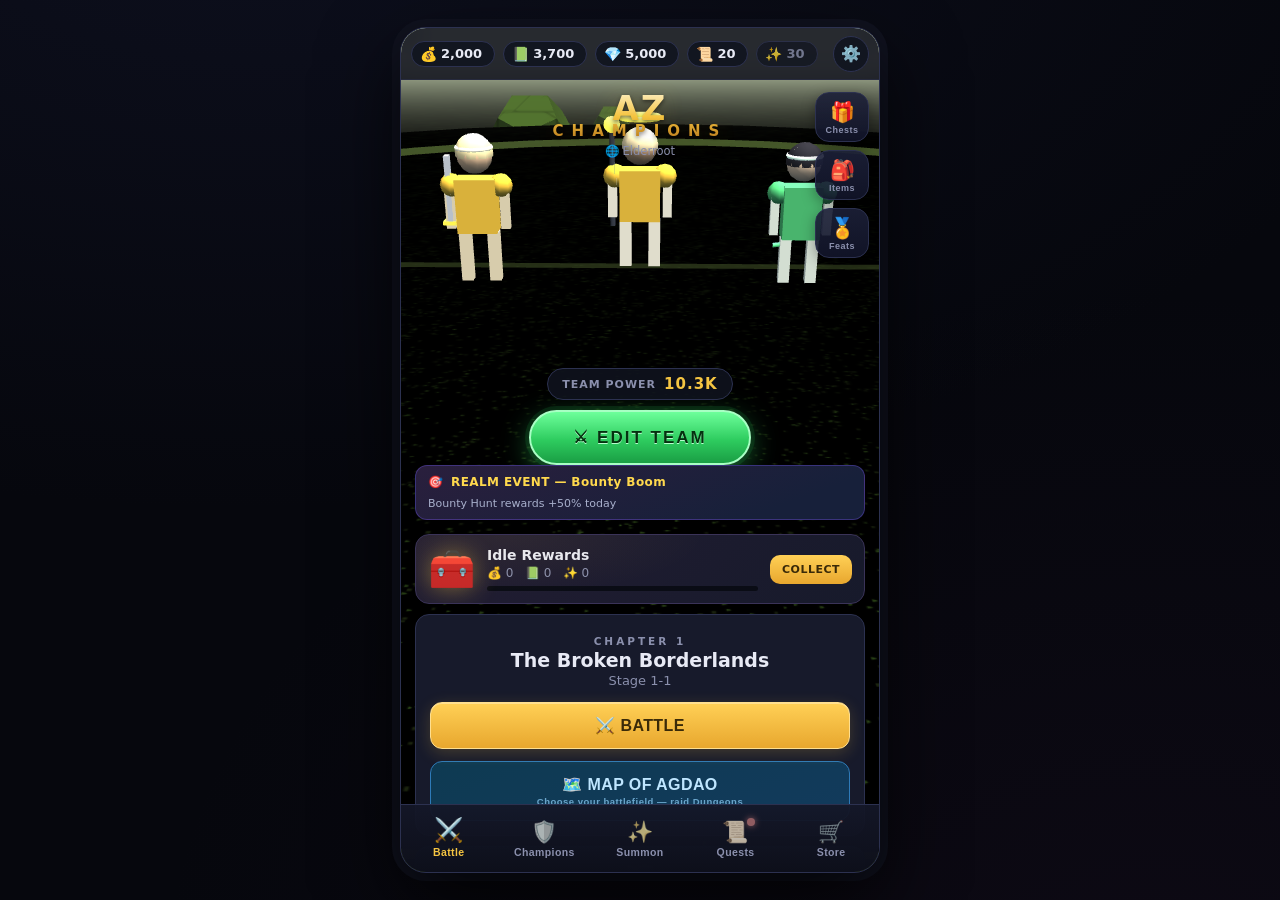
==== commit 37ca9a86: "Fix WebView viewport scaling and lock screen orientation to portrait" ====
--- a/index.html
+++ b/index.html
@@ -215,7 +215,7 @@
 })();
 </script>
 
-<link rel="stylesheet" href="css/style.css?v=20260703g">
+<link rel="stylesheet" href="css/style.css?v=20260703h">
 </head>
 <body>
   <!-- HTML-first boot splash: paints before any external file loads.
@@ -264,22 +264,22 @@
     </div>
   </div>
 
-  <script src="js/lib/three.min.js?v=20260703g" onerror="__bootFail('js/lib/three.min.js')"></script>
+  <script src="js/lib/three.min.js?v=20260703h" onerror="__bootFail('js/lib/three.min.js')"></script>
   <script>__bootTick('3D engine');</script>
-  <script src="js/data.js?v=20260703g" onerror="__bootFail('js/data.js')"></script>
+  <script src="js/data.js?v=20260703h" onerror="__bootFail('js/data.js')"></script>
   <script>__bootTick('Champions & realms');</script>
-  <script src="js/state.js?v=20260703g" onerror="__bootFail('js/state.js')"></script>
+  <script src="js/state.js?v=20260703h" onerror="__bootFail('js/state.js')"></script>
   <script>__bootTick('Save system');</script>
-  <script src="js/audio.js?v=20260703g" onerror="__bootFail('js/audio.js')"></script>
+  <script src="js/audio.js?v=20260703h" onerror="__bootFail('js/audio.js')"></script>
   <script>__bootTick('Audio');</script>
-  <script src="js/combat.js?v=20260703g" onerror="__bootFail('js/combat.js')"></script>
+  <script src="js/combat.js?v=20260703h" onerror="__bootFail('js/combat.js')"></script>
   <script>__bootTick('Combat engine');</script>
-  <script src="js/battle3d.js?v=20260703g" onerror="__bootFail('js/battle3d.js')"></script>
+  <script src="js/battle3d.js?v=20260703h" onerror="__bootFail('js/battle3d.js')"></script>
   <script>__bootTick('Battle renderer');</script>
-  <script src="js/store.js?v=20260703g" onerror="__bootFail('js/store.js')"></script>
+  <script src="js/store.js?v=20260703h" onerror="__bootFail('js/store.js')"></script>
   <script>__bootTick('Store');</script>
-  <script src="js/ui.js?v=20260703g" onerror="__bootFail('js/ui.js')"></script>
+  <script src="js/ui.js?v=20260703h" onerror="__bootFail('js/ui.js')"></script>
   <script>__bootTick('Interface');</script>
-  <script src="js/main.js?v=20260703g" onerror="__bootFail('js/main.js')"></script>
+  <script src="js/main.js?v=20260703h" onerror="__bootFail('js/main.js')"></script>
 </body>
 </html>
--- a/css/style.css
+++ b/css/style.css
@@ -3481,3 +3481,69 @@
 body.view-mode-pc .screen-agdao { max-width: 900px; margin: 0 auto; }
 body.view-mode-pc .agdao-layout { padding: 0 4px 24px; }
 
+/* ============================================================
+   WARLORD CONQUEST · REALM EVENTS · BOUNTIES · FUSION
+   ============================================================ */
+.event-banner {
+  display: flex; align-items: center; gap: 8px; flex-wrap: wrap;
+  padding: 9px 12px; margin: 0 0 10px; border-radius: 12px;
+  background: linear-gradient(160deg, #2a1f3d, #17203a 80%);
+  border: 1px solid #7c5cff55; font-size: 12px; color: #d8d2f0;
+}
+.event-banner b { color: #ffd94d; letter-spacing: .4px; }
+.event-banner span { color: #a8b0cc; font-size: 11px; }
+.event-banner.home-event { cursor: pointer; margin: 0 0 4px; }
+.streak-chip {
+  margin-left: auto; padding: 3px 9px; border-radius: 999px;
+  background: #f5c54222; border: 1px solid #f5c54266;
+  color: #ffd94d !important; font-weight: 800; font-size: 11px !important;
+}
+.streak-chip small { color: #c8b060; font-weight: 700; }
+
+.surge-tag {
+  display: inline-block; padding: 2px 7px; border-radius: 999px; margin-left: 4px;
+  background: #ff6b3522; border: 1px solid #ff6b3588; color: #ff9d5c;
+  font-size: 9.5px; font-weight: 900; letter-spacing: .5px;
+  animation: surgePulse 1.6s ease-in-out infinite;
+}
+@keyframes surgePulse { 0%,100% { box-shadow: 0 0 0 0 #ff6b3500; } 50% { box-shadow: 0 0 12px 0 #ff6b3566; } }
+.dg-card.surging { border-color: #ff6b3588; }
+.conq-tag {
+  display: inline-block; padding: 2px 7px; border-radius: 999px; margin-left: 4px;
+  background: #ff910018; border: 1px solid #ff910066; color: #ffb75c;
+  font-size: 9.5px; font-weight: 900; letter-spacing: .5px;
+}
+.conq-text { color: #ffb75c; }
+
+.warlord-btn {
+  background: linear-gradient(160deg, #3d1420, #52142e) !important;
+  border: 1px solid #ff3355 !important; color: #ffb3c1 !important;
+  display: flex; flex-direction: column; gap: 1px;
+  animation: warlordPulse 2s ease-in-out infinite;
+}
+.warlord-btn small { font-size: 8.5px; font-weight: 700; color: #e08098; letter-spacing: .4px; }
+@keyframes warlordPulse { 0%,100% { box-shadow: 0 0 0 0 #ff335500; } 50% { box-shadow: 0 0 14px 0 #ff335555; } }
+
+.conquest-banner { background: rgba(255,145,0,0.12); border-color: #ff9100; color: #ffcf99; }
+.trophy-banner { background: rgba(245,197,66,0.12); border-color: #f5c542; color: #ffe9a0; }
+.wisp-banner { background: rgba(245,197,66,0.15); border-color: #ffd94d; color: #fff2c0; }
+.raid-extras { display: block; margin-top: 3px; font-size: 11px; color: #ffd94d; font-weight: 700; }
+.gear-drop.bonus-drop { border-style: dashed; }
+
+.bounty-panel { margin-top: 10px; }
+.bounty-row { display: flex; gap: 8px; flex-wrap: wrap; }
+.bounty-card {
+  flex: 1 1 140px; display: flex; flex-direction: column; gap: 4px; align-items: flex-start;
+  padding: 10px; border-radius: 12px;
+  background: linear-gradient(160deg, #1a2030, #141a28);
+  border: 1px solid #f5c54244;
+}
+.bounty-card b { font-size: 13px; color: #ffd94d; }
+.bounty-card small { color: var(--dim); font-size: 10px; }
+.bounty-card .btn { padding: 7px 12px; font-size: 11.5px; margin-top: 3px; }
+.bounty-card.done { opacity: .55; border-color: #3a4258; }
+.bounty-claimed { color: #58c26a; font-weight: 900; font-size: 11px; letter-spacing: .5px; margin-top: 4px; }
+
+.fusion-panel { border-color: #00e5ff44; }
+.fusion-panel .forge-head b { color: #7cf5ff; }
+
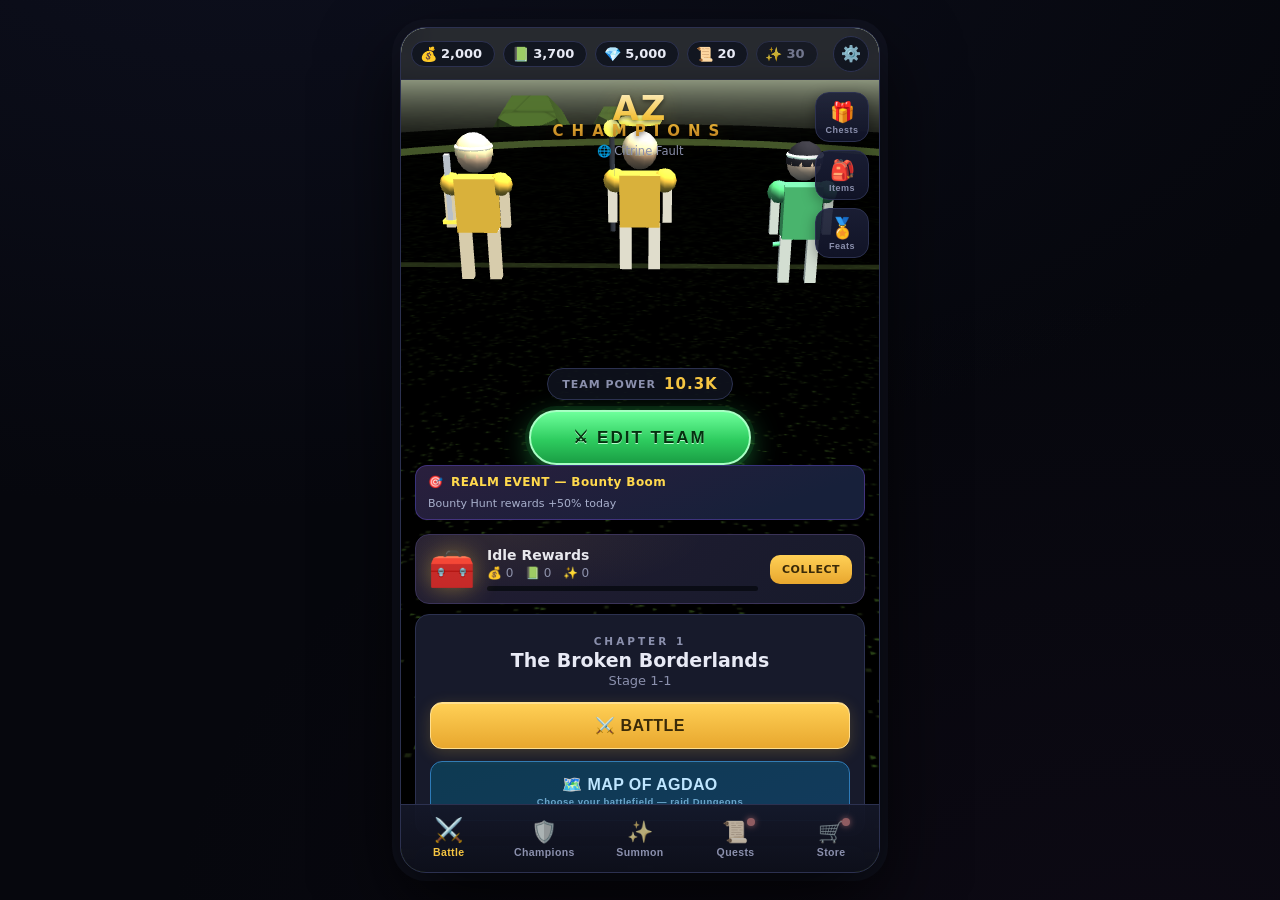
==== commit f653af2e: "Update game assets and rebuild Android APK" ====
--- a/index.html
+++ b/index.html
@@ -7,7 +7,7 @@
 <title>AZ Champions by Aljay Leodones</title>
 <meta name="description" content="AZ Champions by Aljay Leodones">
 <link rel="icon" href="data:image/svg+xml,<svg xmlns='http://www.w3.org/2000/svg' viewBox='0 0 100 100'><text y='.9em' font-size='90'>⚔️</text></svg>">
-<!-- BUILD STAMP: 2026-07-03g — DIRECT BOOT: straight into gameplay, no intro, no main menu -->
+<!-- BUILD STAMP: 2026-07-04a — DEPTHS OF AGDAO (expedition crawler + ASCENSION gear) + GRAND BAZAAR (deals/promos/free gift) + first-equip fix -->
 <!-- ============================================================
      CRITICAL INLINE STYLES — the boot splash must paint instantly,
      before ANY external file (CSS or JS) loads. This is what kills
@@ -126,7 +126,7 @@
 (function() {
   /* ---- build id: single source of truth, shown on the Main Menu so a
      stale cached/installed build is identifiable from a screenshot ---- */
-  window.AZ_BUILD = '20260703g';
+  window.AZ_BUILD = '20260704a';
 
   /* ---- safeStorage: localStorage with in-memory fallback ---- */
   var memStore = {};
@@ -215,7 +215,7 @@
 })();
 </script>
 
-<link rel="stylesheet" href="css/style.css?v=20260703h">
+<link rel="stylesheet" href="css/style.css?v=20260704a">
 </head>
 <body>
   <!-- HTML-first boot splash: paints before any external file loads.
@@ -264,22 +264,22 @@
     </div>
   </div>
 
-  <script src="js/lib/three.min.js?v=20260703h" onerror="__bootFail('js/lib/three.min.js')"></script>
+  <script src="js/lib/three.min.js?v=20260704a" onerror="__bootFail('js/lib/three.min.js')"></script>
   <script>__bootTick('3D engine');</script>
-  <script src="js/data.js?v=20260703h" onerror="__bootFail('js/data.js')"></script>
+  <script src="js/data.js?v=20260704a" onerror="__bootFail('js/data.js')"></script>
   <script>__bootTick('Champions & realms');</script>
-  <script src="js/state.js?v=20260703h" onerror="__bootFail('js/state.js')"></script>
+  <script src="js/state.js?v=20260704a" onerror="__bootFail('js/state.js')"></script>
   <script>__bootTick('Save system');</script>
-  <script src="js/audio.js?v=20260703h" onerror="__bootFail('js/audio.js')"></script>
+  <script src="js/audio.js?v=20260704a" onerror="__bootFail('js/audio.js')"></script>
   <script>__bootTick('Audio');</script>
-  <script src="js/combat.js?v=20260703h" onerror="__bootFail('js/combat.js')"></script>
+  <script src="js/combat.js?v=20260704a" onerror="__bootFail('js/combat.js')"></script>
   <script>__bootTick('Combat engine');</script>
-  <script src="js/battle3d.js?v=20260703h" onerror="__bootFail('js/battle3d.js')"></script>
+  <script src="js/battle3d.js?v=20260704a" onerror="__bootFail('js/battle3d.js')"></script>
   <script>__bootTick('Battle renderer');</script>
-  <script src="js/store.js?v=20260703h" onerror="__bootFail('js/store.js')"></script>
+  <script src="js/store.js?v=20260704a" onerror="__bootFail('js/store.js')"></script>
   <script>__bootTick('Store');</script>
-  <script src="js/ui.js?v=20260703h" onerror="__bootFail('js/ui.js')"></script>
+  <script src="js/ui.js?v=20260704a" onerror="__bootFail('js/ui.js')"></script>
   <script>__bootTick('Interface');</script>
-  <script src="js/main.js?v=20260703h" onerror="__bootFail('js/main.js')"></script>
+  <script src="js/main.js?v=20260704a" onerror="__bootFail('js/main.js')"></script>
 </body>
 </html>
--- a/css/style.css
+++ b/css/style.css
@@ -3547,3 +3547,209 @@
 .fusion-panel { border-color: #00e5ff44; }
 .fusion-panel .forge-head b { color: #7cf5ff; }
 
+/* ============================================================
+   GRAND BAZAAR OVERHAUL — deals, promos, free gift, savings
+   ============================================================ */
+.deal-chip {
+  font-size: 9px; font-weight: 900; letter-spacing: 1px; padding: 2px 8px; border-radius: 999px;
+  background: #ff5e2a18; border: 1px solid #ff5e2a66; color: #ff9d6a; vertical-align: middle;
+}
+.deal-chip.gold-chip { background: #f5c54218; border-color: #f5c54266; color: #ffd94d; }
+
+/* free daily gift */
+.free-gift-card {
+  display: flex; align-items: center; gap: 12px; cursor: pointer;
+  background: linear-gradient(120deg, #1c2b1a, #12201a);
+  border: 1px solid #58c26a88; border-radius: var(--radius);
+  padding: 12px 14px; margin-bottom: 14px;
+  animation: giftGlow 2.4s ease-in-out infinite;
+}
+@keyframes giftGlow {
+  0%, 100% { box-shadow: 0 0 6px rgba(88, 194, 106, 0.25); }
+  50%      { box-shadow: 0 0 18px rgba(88, 194, 106, 0.55); }
+}
+.free-gift-card.claimed { animation: none; opacity: .6; cursor: default; }
+.fg-glyph { font-size: 34px; }
+.fg-info { flex: 1; }
+.fg-info b { font-size: 14px; }
+.fg-info p { font-size: 11px; color: var(--dim); margin-top: 2px; }
+.fg-contents { font-size: 11px; color: #8fe8a0; margin-top: 4px; font-weight: 700; }
+.freetag {
+  background: #58c26a; color: #08320f; font-size: 9px; font-weight: 900;
+  border-radius: 4px; padding: 1px 6px; margin-left: 6px; letter-spacing: 1px;
+}
+.fg-claimed { color: #58c26a; font-weight: 900; font-size: 12px; text-align: center; }
+.fg-claimed small { color: var(--dim); font-weight: 600; }
+
+/* flash deals */
+.deal-grid { display: grid; grid-template-columns: repeat(auto-fill, minmax(150px, 1fr)); gap: 10px; margin-bottom: 16px; }
+.deal-card {
+  position: relative; overflow: hidden; cursor: pointer; text-align: center;
+  background: linear-gradient(160deg, #2a1c14, #1a1410);
+  border: 1px solid #ff5e2a66; border-radius: var(--radius);
+  padding: 14px 10px 12px;
+}
+.deal-card:active { border-color: #ff9d6a; }
+.deal-card.bought { opacity: .55; cursor: default; border-color: var(--edge); }
+.save-ribbon {
+  position: absolute; top: 8px; right: -26px; transform: rotate(38deg);
+  background: linear-gradient(90deg, #ff3355, #ff5e2a); color: #fff;
+  font-size: 10px; font-weight: 900; letter-spacing: 1px;
+  padding: 3px 30px; box-shadow: 0 2px 6px rgba(0,0,0,.4);
+}
+.save-ribbon.big { font-size: 11px; top: 10px; right: -24px; }
+.deal-glyph { font-size: 32px; margin-bottom: 4px; }
+.deal-name { font-size: 12.5px; font-weight: 900; }
+.deal-gives { font-size: 10.5px; color: var(--dim); margin: 5px 0 8px; line-height: 1.5; }
+.deal-price .was { display: block; font-size: 10.5px; color: var(--dim); text-decoration: line-through; }
+.deal-price b { font-size: 15px; color: var(--gold); }
+.deal-done { color: #58c26a; font-weight: 900; font-size: 12px; letter-spacing: 1px; }
+
+/* promo bundles */
+.promo-list { display: flex; flex-direction: column; gap: 10px; margin-bottom: 12px; }
+.promo-card {
+  position: relative; overflow: hidden; display: flex; align-items: center; gap: 12px; cursor: pointer;
+  background: linear-gradient(120deg, #241c33, #17141f);
+  border: 1px solid #b45cff66; border-radius: var(--radius);
+  padding: 12px 14px; padding-right: 20px;
+}
+.promo-card:active { border-color: #b45cff; }
+.promo-card.bought { opacity: .55; cursor: default; border-color: var(--edge); }
+.promo-glyph { font-size: 34px; flex-shrink: 0; }
+.promo-info { flex: 1; min-width: 0; }
+.promo-info b { font-size: 14px; }
+.promo-info p { font-size: 11px; color: var(--dim); margin-top: 3px; line-height: 1.45; }
+.promo-value { font-size: 11px; color: #ffd94d; margin-top: 4px; font-weight: 700; }
+.promo-value s { color: var(--dim); }
+.oncetag {
+  background: #b45cff33; border: 1px solid #b45cff88; color: #d8a6ff;
+  font-size: 8.5px; font-weight: 900; border-radius: 4px; padding: 1px 5px; margin-left: 5px; letter-spacing: .5px;
+}
+.promo-buy { flex-shrink: 0; }
+.promo-buy .btn { padding: 10px 14px; font-size: 13px; }
+
+/* diamond pack value ribbons */
+.pack.dpack { position: relative; overflow: hidden; }
+.value-ribbon {
+  position: absolute; top: 10px; right: -30px; transform: rotate(38deg);
+  background: linear-gradient(90deg, #f5c542, #ff8c3a); color: #3a2a08;
+  font-size: 9px; font-weight: 900; letter-spacing: 1px;
+  padding: 3px 34px; box-shadow: 0 2px 6px rgba(0,0,0,.4);
+}
+.pack.dpack.tagged { border-color: var(--gold); }
+
+/* ============================================================
+   ASCENSION TIER — radiant gold, the realm's rarest gear
+   ============================================================ */
+@keyframes ascendPulse {
+  0%, 100% { box-shadow: 0 0 6px 1px rgba(255, 215, 90, 0.30), inset 0 0 8px rgba(255, 215, 90, 0.08); }
+  50%      { box-shadow: 0 0 22px 6px rgba(255, 215, 90, 0.62), inset 0 0 14px rgba(255, 215, 90, 0.16); }
+}
+.ascendfx {
+  border-color: #ffd75a !important;
+  animation: ascendPulse 2s ease-in-out infinite;
+}
+.asc-text, .raritytag.ascension {
+  background: linear-gradient(90deg, #ffd75a, #fff6d8, #ff8c3a, #ffd75a);
+  background-size: 200% auto;
+  -webkit-background-clip: text; background-clip: text;
+  -webkit-text-fill-color: transparent;
+  animation: aetherShimmer 2.4s linear infinite;
+  font-weight: 900;
+}
+.gt-fx.ascension { border-color: #ffd75a; animation: ascendPulse 2s ease-in-out infinite; }
+.gt-fx.ascension b { color: #ffd75a; }
+.gt-req {
+  margin-top: 8px; padding: 7px 10px; border-radius: 8px; font-size: 11.5px;
+  background: #ffd75a14; border: 1px dashed #ffd75a88; color: #ffe9a8;
+}
+.ii-req { font-size: 9px; color: #ffd75a; margin-top: 3px; font-weight: 700; }
+.ascension-banner { border-color: #ffd75a !important; background: linear-gradient(90deg, #ffd75a22, #ff8c3a11); }
+.asc-focus { color: #ffd75a !important; }
+
+/* equip requirements + the EQUIPPED badge (first-equip fix) */
+.equipped-tag {
+  background: #58c26a; color: #08320f; font-size: 9px; font-weight: 900;
+  border-radius: 4px; padding: 1px 6px; margin-left: 5px; letter-spacing: .5px; vertical-align: middle;
+}
+.gi-reqs { margin-top: 4px; display: flex; gap: 5px; flex-wrap: wrap; }
+.req-chip {
+  font-size: 9px; font-weight: 800; border-radius: 999px; padding: 2px 7px; letter-spacing: .3px;
+}
+.req-chip.met { background: #58c26a22; border: 1px solid #58c26a77; color: #8fe8a0; }
+.req-chip.unmet { background: #ff335522; border: 1px solid #ff335577; color: #ff9aa8; }
+/* locked EQUIP stays tappable so the reason toast can explain itself */
+.mini.locked { opacity: .5; }
+
+/* ============================================================
+   DEPTHS OF AGDAO — the expedition dungeon-crawl map
+   ============================================================ */
+.exped-layout { display: flex; flex-direction: column; gap: 12px; max-width: 560px; margin: 0 auto; }
+.exp-card { cursor: pointer; }
+.exp-card:active { border-color: #ffd75a; }
+.exp-map-wrap {
+  position: relative; border-radius: 18px; overflow: hidden;
+  border: 1px solid var(--rc, var(--edge));
+  box-shadow: 0 0 24px rgba(0,0,0,.5), inset 0 0 60px rgba(0,0,0,.5);
+}
+.exp-map-wrap svg { display: block; width: 100%; height: auto; }
+.exp-floor-badge {
+  position: absolute; top: 10px; left: 10px; z-index: 2;
+  background: #10131fd8; border: 1px solid var(--rc, var(--gold));
+  color: var(--rc, var(--gold)); border-radius: 999px; padding: 4px 12px;
+  font-size: 12px; font-weight: 900; letter-spacing: 1.5px;
+}
+.exp-way { stroke: #8b90ad; stroke-opacity: .14; stroke-width: 2; stroke-dasharray: 3 6; }
+.exp-choice { stroke: #ffd75a; stroke-opacity: .55; stroke-width: 2.5; stroke-dasharray: 6 6; animation: expChoiceFlow 1.2s linear infinite; }
+@keyframes expChoiceFlow { to { stroke-dashoffset: -12; } }
+.exp-path-done {
+  fill: none; stroke: var(--rc, #f5c542); stroke-width: 4; stroke-linecap: round; stroke-linejoin: round;
+  stroke-opacity: .85; filter: drop-shadow(0 0 4px var(--rc, #f5c542));
+}
+.exp-path-new {
+  stroke: #fff6d8; stroke-width: 4.5; stroke-linecap: round;
+  stroke-dasharray: 220; stroke-dashoffset: 220;
+  animation: expPathGrow 1s ease-out forwards;
+  filter: drop-shadow(0 0 6px #ffd75a);
+}
+@keyframes expPathGrow { to { stroke-dashoffset: 0; } }
+.exp-node .exp-ring { fill: #10131f; stroke: #3a4258; stroke-width: 2; }
+.exp-node .exp-glyph { font-size: 17px; }
+.exp-node.boss .exp-glyph { font-size: 22px; }
+.exp-node.boss .exp-ring { stroke: #ff3355; stroke-width: 2.5; }
+.exp-node.done .exp-ring { fill: #1a2b1a; stroke: #58c26a; }
+.exp-node.done .exp-glyph { fill: #58c26a; font-weight: 900; font-size: 15px; }
+.exp-node.skipped { opacity: .3; }
+.exp-node.current { cursor: pointer; }
+.exp-node.current .exp-ring { stroke: #ffd75a; stroke-width: 3; fill: #241c0d; }
+.exp-node.next .exp-ring { stroke: #8b90ad; }
+.exp-node.fog { opacity: .38; }
+.exp-pulse {
+  fill: none; stroke: #ffd75a; stroke-width: 2;
+  animation: expPulse 1.6s ease-out infinite;
+}
+@keyframes expPulse {
+  0%   { r: 20; stroke-opacity: .8; }
+  100% { r: 34; stroke-opacity: 0; }
+}
+.exp-raider-ring { fill: #10131f; stroke: #ffd75a; stroke-width: 2.5; filter: drop-shadow(0 0 6px #ffd75a); }
+.exp-entrance { fill: #8b90ad; font-size: 10px; font-weight: 800; letter-spacing: 2px; }
+.exp-panel { margin-top: 0; }
+.exp-fork-label { font-size: 12px; font-weight: 900; color: #ffd75a; letter-spacing: 1px; margin: 8px 0 6px; text-align: center; }
+.exp-choices { display: flex; flex-direction: column; gap: 8px; }
+.exp-choice-card {
+  display: flex; align-items: center; gap: 12px; cursor: pointer;
+  background: var(--panel2); border: 1px solid var(--edge);
+  border-left: 3px solid var(--rc, var(--gold));
+  border-radius: 12px; padding: 10px 12px;
+}
+.exp-choice-card:active { border-color: #ffd75a; }
+.exp-choice-card.boss { border-color: #ff335588; background: linear-gradient(120deg, #2b141a, #1a1014); }
+.exp-choice-card.elite { border-color: #b45cff55; }
+.exp-choice-card.cache { border-color: #ffd75a66; }
+.ecc-glyph { font-size: 28px; flex-shrink: 0; }
+.ecc-info { flex: 1; min-width: 0; }
+.ecc-info b { font-size: 13px; }
+.ecc-info p { font-size: 10.5px; color: var(--dim); margin-top: 2px; line-height: 1.4; }
+.exp-choice-card .btn { padding: 8px 12px; font-size: 11.5px; flex-shrink: 0; }
+
